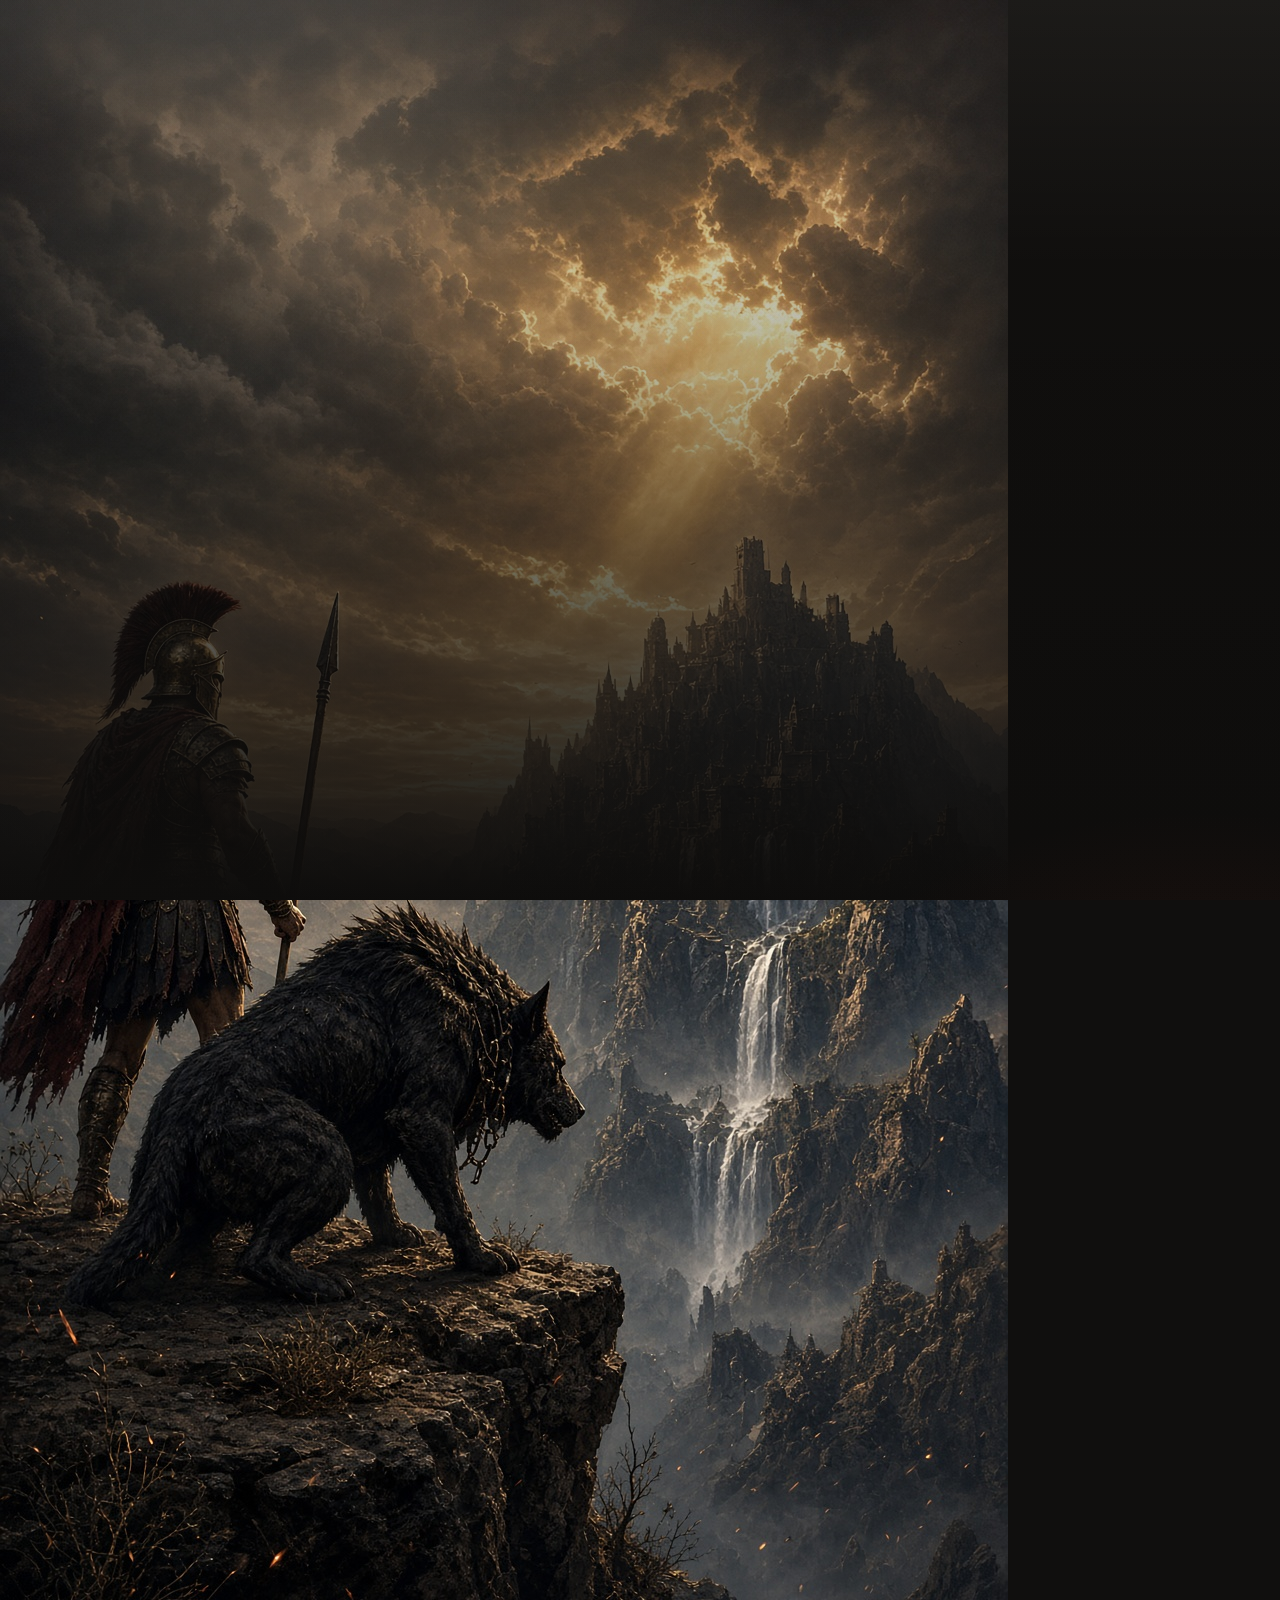
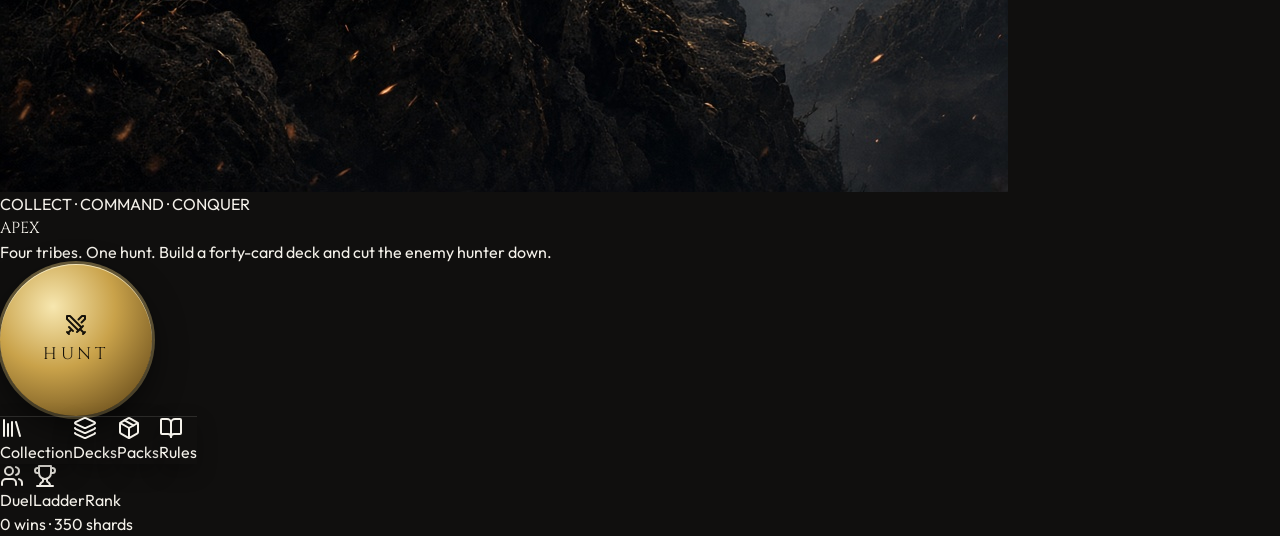
==== index.html @ 032995c8 "APEX TCG — forty-card hunt, Night Phalanx cinematic" ====
<!DOCTYPE html>
<html lang="en">
  <head>
    <meta charset="UTF-8" />
    <meta name="viewport" content="width=device-width, initial-scale=1, viewport-fit=cover" />
    <title>APEX — Ab Creative World</title>
    <meta name="description" content="APEX — a dark epic hunting TCG. Build a forty-card deck and cut the rival hunter down." />
    <meta name="theme-color" content="#100f0e" />
    <link rel="icon" type="image/svg+xml" href="./favicon.svg" />
    <link rel="preconnect" href="https://fonts.googleapis.com" />
    <link rel="preconnect" href="https://fonts.gstatic.com" crossorigin />
    <link href="https://fonts.googleapis.com/css2?family=Cinzel:wght@500;600&family=Outfit:wght@400;500;600&display=swap" rel="stylesheet" />
    <style>
      :root { --arena-img: url("./art/arena.jpg"); }
      html, body, #root { height: 100%; margin: 0; background: #100f0e; }
    </style>
    <script type="module" crossorigin src="./assets/index-BlqKpNfB.js"></script>
    <link rel="stylesheet" crossorigin href="./assets/index-CskWKRac.css">
  </head>
  <body>
    <div id="root"></div>
  </body>
</html>
---- assets/index-CskWKRac.css ----
/*! tailwindcss v4.3.3 | MIT License | https://tailwindcss.com */
@layer theme{:root,:host{--font-sans:"Outfit", "Segoe UI", system-ui, sans-serif;--font-mono:ui-monospace, SFMono-Regular, Menlo, Monaco, Consolas, "Liberation Mono", "Courier New", monospace;--radius-sm:8px;--ease-out:cubic-bezier(.22, 1, .36, 1);--default-font-family:var(--font-sans);--default-mono-font-family:var(--font-mono);--color-bg:#100f0e;--color-fg:#f4f1ea;--color-muted:#a8a49c;--color-accent:#e4c77a;--color-accent-fg:#16120a;--color-crystal:#6ad4e6;--color-danger:#b42318;--color-abyssal:#6f8f8a;--color-revenant:#cfc6b8;--font-display:"Cinzel", "Times New Roman", serif}}@layer base{*,:after,:before,::backdrop{box-sizing:border-box;border:0 solid;margin:0;padding:0}::file-selector-button{box-sizing:border-box;border:0 solid;margin:0;padding:0}html,:host{-webkit-text-size-adjust:100%;tab-size:4;line-height:1.5;font-family:var(--default-font-family,-apple-system, BlinkMacSystemFont, "Segoe UI", Roboto, "Helvetica Neue", "Noto Sans", Arial, sans-serif, "Apple Color Emoji", "Segoe UI Emoji", "Segoe UI Symbol", "Noto Color Emoji");font-feature-settings:var(--default-font-feature-settings,normal);font-variation-settings:var(--default-font-variation-settings,normal);-webkit-tap-highlight-color:transparent}hr{height:0;color:inherit;border-top-width:1px}abbr:where([title]){-webkit-text-decoration:underline dotted;text-decoration:underline dotted}h1,h2,h3,h4,h5,h6{font-size:inherit;font-weight:inherit}a{color:inherit;-webkit-text-decoration:inherit;-webkit-text-decoration:inherit;-webkit-text-decoration:inherit;-webkit-text-decoration:inherit;text-decoration:inherit}b,strong{font-weight:bolder}code,kbd,samp,pre{font-family:var(--default-mono-font-family,ui-monospace, SFMono-Regular, Menlo, Monaco, Consolas, "Liberation Mono", "Courier New", monospace);font-feature-settings:var(--default-mono-font-feature-settings,normal);font-variation-settings:var(--default-mono-font-variation-settings,normal);font-size:1em}small{font-size:80%}sub,sup{vertical-align:baseline;font-size:75%;line-height:0;position:relative}sub{bottom:-.25em}sup{top:-.5em}table{text-indent:0;border-color:inherit;border-collapse:collapse}:-moz-focusring:where(:not(iframe)){outline:auto}progress{vertical-align:baseline}summary{display:list-item}ol,ul,menu{list-style:none}img,svg,video,canvas,audio,iframe,embed,object{vertical-align:middle;display:block}img,video{max-width:100%;height:auto}button,input,select,optgroup,textarea{font:inherit;font-feature-settings:inherit;font-variation-settings:inherit;letter-spacing:inherit;color:inherit;opacity:1;background-color:#0000;border-radius:0}::file-selector-button{font:inherit;font-feature-settings:inherit;font-variation-settings:inherit;letter-spacing:inherit;color:inherit;opacity:1;background-color:#0000;border-radius:0}:where(select:is([multiple],[size])) optgroup{font-weight:bolder}:where(select:is([multiple],[size])) optgroup option{padding-inline-start:20px}::file-selector-button{margin-inline-end:4px}::placeholder{opacity:1}@supports (not ((-webkit-appearance:-apple-pay-button))) or (contain-intrinsic-size:1px){::placeholder{color:currentColor}@supports (color:color-mix(in lab, red, red)){::placeholder{color:color-mix(in oklab, currentcolor 50%, transparent)}}}textarea{resize:vertical}::-webkit-search-decoration{-webkit-appearance:none}::-webkit-date-and-time-value{min-height:1lh;text-align:inherit}::-webkit-datetime-edit{display:inline-flex}::-webkit-datetime-edit-fields-wrapper{padding:0}::-webkit-datetime-edit{padding-block:0}::-webkit-datetime-edit-year-field{padding-block:0}::-webkit-datetime-edit-month-field{padding-block:0}::-webkit-datetime-edit-day-field{padding-block:0}::-webkit-datetime-edit-hour-field{padding-block:0}::-webkit-datetime-edit-minute-field{padding-block:0}::-webkit-datetime-edit-second-field{padding-block:0}::-webkit-datetime-edit-millisecond-field{padding-block:0}::-webkit-datetime-edit-meridiem-field{padding-block:0}::-webkit-calendar-picker-indicator{line-height:1}:-moz-ui-invalid{box-shadow:none}button,input:where([type=button],[type=reset],[type=submit]){appearance:button}::file-selector-button{appearance:button}::-webkit-inner-spin-button{height:auto}::-webkit-outer-spin-button{height:auto}[hidden]:where(:not([hidden=until-found])){display:none!important}html{-webkit-font-smoothing:antialiased;-moz-osx-font-smoothing:grayscale;touch-action:manipulation}html,body,#app,#root{background:var(--color-bg);height:100lvh;min-height:100lvh;color:var(--color-fg)}body{font-family:var(--font-sans);touch-action:manipulation;background:radial-gradient(ellipse 100% 70% at 50% -18%, #2c281f 0%, var(--color-bg) 58%)}button:not(:disabled),a,[role=button]:not(:disabled){cursor:pointer;touch-action:manipulation;-webkit-tap-highlight-color:#e4c77a40}h1,h2,h3{text-wrap:balance;font-family:var(--font-display)}p{text-wrap:pretty}}@layer components,utilities;@media (prefers-reduced-motion:reduce){*,:before,:after{transition-duration:.01ms!important;animation-duration:.01ms!important}}.card-foil{background:linear-gradient(180deg, #ffffff14, transparent 40%), var(--card-art) center/cover}@keyframes pack-pop{0%{opacity:0;transform:translateY(12px)scale(.96)}to{opacity:1;transform:none}}.pack-pop{animation:pack-pop .42s var(--ease-out) both}@keyframes deck-swap{0%{opacity:0;transform:translateY(10px)}to{opacity:1;transform:none}}.deck-swap{animation:deck-swap .26s var(--ease-out) both}.stage-light{pointer-events:none;z-index:1;background:radial-gradient(85% 48% at 16% -10%,#e8e0cc33,#0000 58%),radial-gradient(55% 42% at 94% 112%,#8c301c1f,#0000 52%),linear-gradient(#fff8e60d,#0000 30%,#08070647);position:absolute;inset:0}.arena-plate{pointer-events:none;background-image:var(--arena-img,url(/art/arena.jpg));opacity:1;filter:saturate(1.12)contrast(1.08)brightness(.92);background-position:50% 42%;background-size:cover;position:absolute;inset:0}.arena-plate:after{content:"";background:radial-gradient(70% 48% at 50% 38%,#0000 35%,#08070673 100%),linear-gradient(#08070647,#0000 22%,#0807068c 100%);position:absolute;inset:0}.stone-ring{pointer-events:none;background:radial-gradient(#14100c2e,#0000 70%);border-radius:50%;width:min(90vw,30rem);height:8.2rem;position:absolute;top:40%;left:50%;transform:translate(-50%,-50%);box-shadow:inset 0 0 0 2px #d4b76e47,inset 0 0 40px #00000059,0 0 48px #d4b76e1f}.card-frame{background:linear-gradient(155deg,#d8c48a 0%,#3a2c14 28%,#8a6a2e 52%,#e8d39a 72%,#1c140c 100%);padding:2px;box-shadow:0 12px 28px #000000b8,0 0 0 1px #e4c77a38,0 0 18px #6ad4e624}.card-inner{box-shadow:inset 0 0 0 1px #e4c77a2e}.card-inner:after{content:"";pointer-events:none;z-index:3;mix-blend-mode:screen;background:linear-gradient(125deg,#b4e6ff29,#0000 24% 68%,#e4c77a1f);position:absolute;inset:0}.card-frame-shadowborn{box-shadow:0 12px 28px #000000b8,0 0 0 1px #e4c77a47,0 0 16px #e4c77a38}.card-frame-crimson{box-shadow:0 12px 28px #000000b8,0 0 0 1px #b4231866,0 0 18px #b4231847}.card-frame-abyssal{box-shadow:0 12px 28px #000000b8,0 0 0 1px #6ad4e659,0 0 20px #6ad4e647}.card-frame-revenant{box-shadow:0 12px 28px #000000b8,0 0 0 1px #cfc6b852,0 0 16px #cfc6b833}.card-ready{box-shadow:0 12px 28px #000000b8,0 0 0 1px #e4c77a8c,0 0 22px #6ad4e659}.card-art{z-index:0;animation:card-live var(--art-dur,16s) var(--art-delay,0s) ease-in-out infinite alternate;will-change:transform;background-position:50%;background-size:cover;position:absolute;inset:-16%}@keyframes card-live{0%{transform:translate3d(var(--art-x,-2%), var(--art-y,-2%), 0) scale(1.08)}to{transform:translate3d(calc(var(--art-x,-2%) * -1), calc(var(--art-y,-2%) * -1), 0) scale(1.18)}}.card-aura{pointer-events:none;z-index:2;mix-blend-mode:screen;position:absolute;inset:0;overflow:hidden}.card-aura:before,.card-aura:after{content:"";pointer-events:none;position:absolute}.card-aura:before{width:136%;height:160%;animation:aura-rise var(--aura-dur,11s) var(--aura-delay,0s) linear infinite;opacity:.8;background-image:radial-gradient(circle,#e4c77ab8 0 .9px,#0000 1.5px),radial-gradient(circle,#fff8e66b 0 1.1px,#0000 1.8px),radial-gradient(circle,#c4b7a061 0 .7px,#0000 1.3px);background-position:0 0,14px 22px,26px 8px;background-size:42px 58px,31px 46px,54px 72px;top:-30%;left:-18%}.card-aura:after{opacity:0;inset:0}.card-aura-shadowborn:before{background-image:radial-gradient(circle,#e4c77abf 0 .9px,#0000 1.5px),radial-gradient(circle,#e8e0cc66 0 1px,#0000 1.7px),radial-gradient(circle,#b4dcff47 0 .8px,#0000 1.4px)}.card-aura-crimson:before,.card-aura-ember:before{animation-duration:calc(var(--aura-dur,11s) * .72);background-image:radial-gradient(circle,#ffaa78cc 0 1px,#0000 1.7px),radial-gradient(circle,#b42318b3 0 1.2px,#0000 2px),radial-gradient(circle,#e4c77a8c 0 .8px,#0000 1.4px)}.card-aura-abyssal:before,.card-aura-tide:before{background-image:radial-gradient(circle,#aaf0ffb3 0 1px,#0000 1.7px),radial-gradient(circle,#6ad4e68c 0 1.3px,#0000 2.1px),radial-gradient(circle,#e4c77a47 0 .7px,#0000 1.3px);animation-name:aura-drift}.card-aura-abyssal:after,.card-aura-tide:after{animation:aura-caustic calc(var(--aura-dur,11s) * .85) var(--aura-delay,0s) ease-in-out infinite alternate;opacity:.85;background:radial-gradient(42% 20% at 28% 38%,#6ad4e638,#0000 70%),radial-gradient(48% 24% at 72% 62%,#aaf0ff29,#0000 72%);inset:-20%}.card-aura-revenant:before,.card-aura-ash:before{background-image:radial-gradient(circle,#e8e0ccb3 0 .9px,#0000 1.5px),radial-gradient(circle,#cfc6b880 0 1.2px,#0000 2px),radial-gradient(circle,#a0968a66 0 .7px,#0000 1.3px);animation-name:aura-fall}.card-aura-rush:after{filter:blur(.4px);width:70%;height:70%;animation:aura-sweep 3.6s var(--aura-delay,0s) ease-in-out infinite;opacity:.9;background:linear-gradient(118deg,#0000 0%,#fff8e614 38%,#e4c77a73 50%,#fff8e614 62%,#0000 100%);top:8%;left:-40%}.card-aura-ward:after{animation:aura-ward 4.4s var(--aura-delay,0s) ease-in-out infinite;opacity:1;background:radial-gradient(circle,#e4c77a1f,#0000 62%);border-radius:50%;inset:12%;box-shadow:inset 0 0 0 1px #e4c77a59,0 0 16px #e4c77a2e}.card-aura-mist:before{opacity:.45;filter:blur(.6px);animation-name:aura-drift}.card-aura-mist:after{mix-blend-mode:soft-light;animation:aura-caustic 8s var(--aura-delay,0s) ease-in-out infinite alternate;opacity:.9;background:radial-gradient(70% 40% at 40% 30%,#b4dce62e,#0000 70%),radial-gradient(60% 36% at 70% 70%,#0c101233,#0000 68%);inset:-10%}.card-aura-gold:before{background-image:radial-gradient(circle,#f3e2b0d9 0 1.1px,#0000 1.8px),radial-gradient(circle,#e4c77a99 0 1px,#0000 1.6px),radial-gradient(circle,#fff8e680 0 .8px,#0000 1.4px)}.card-aura-gold:after{width:55%;height:120%;animation:aura-sweep 5.4s var(--aura-delay,0s) ease-in-out infinite;opacity:.85;background:linear-gradient(100deg,#0000 20%,#f3e2b038 48%,#e4c77a1f 52%,#0000 78%);top:-10%;left:-35%}.card-lit .card-aura:before,.card-ready .card-aura:before{opacity:1}.card-frame.grayscale .card-art,.card-frame.grayscale .card-aura:before,.card-frame.grayscale .card-aura:after{animation:none}@keyframes aura-rise{0%{transform:translateY(14%)}to{transform:translateY(-20%)}}@keyframes aura-fall{0%{transform:translateY(-18%)}to{transform:translateY(16%)}}@keyframes aura-drift{0%{transform:translate(-7%,5%)}to{transform:translate(8%,-8%)}}@keyframes aura-sweep{0%{opacity:0;transform:translate(-20%)rotate(14deg)}28%{opacity:.75}to{opacity:0;transform:translate(90%)rotate(14deg)}}@keyframes aura-caustic{0%{opacity:.35;transform:translate(-5%,3%)scale(1)}to{opacity:.75;transform:translate(6%,-5%)scale(1.08)}}@keyframes aura-ward{0%,to{opacity:.18;transform:scale(.86)}50%{opacity:.48;transform:scale(1.1)}}.card-cost{z-index:6;background:linear-gradient(160deg,#f3e2b0,#c9a24a 46%,#6a4e1c);box-shadow:inset 0 1px #fff8dc8c,0 2px 8px #00000080,0 0 8px #e4c77a59}.card-nameplate{z-index:5;background:linear-gradient(#0000,#0806048c 28%,#060504f0);box-shadow:inset 0 1px #e4c77a33}.card-stalk{box-shadow:0 10px 24px #0000008c,0 0 0 1px #b4d2dc59,0 0 18px #6ad4e647}.card-stalk .card-light{background:linear-gradient(158deg,#b4e6f047 0%,#0000 36%),linear-gradient(#0000 46%,#0c0b0a80 76%,#0a0908cc)}.portrait-ring{background:linear-gradient(160deg,#f3e2b0,#8a6524 55%,#f0d48a);border-radius:999px;padding:2px;box-shadow:0 6px 16px #00000073}.crystal{background:#6ad4e638;border-radius:1px;width:.55rem;height:.9rem;transform:skew(-12deg)}@supports (color:color-mix(in lab, red, red)){.crystal{background:color-mix(in oklab, var(--color-crystal) 22%, transparent)}}.crystal{box-shadow:inset 0 0 0 1px #6ad4e659}.crystal-on{background:linear-gradient(180deg, #c8f7ff, var(--color-crystal) 55%, #2a8aa0);box-shadow:inset 0 1px #ffffff8c,0 0 8px #6ad4e6a6}.hunt-core{z-index:2;width:9.5rem;height:9.5rem;color:var(--color-accent-fg);font-family:var(--font-display);letter-spacing:.22em;text-transform:uppercase;background:radial-gradient(circle at 35% 28%,#f7e7b0,#c9a24a 42%,#6a4e1c 88%);border-radius:999px;flex-direction:column;justify-content:center;align-items:center;gap:.35rem;font-size:1.05rem;display:flex;position:relative;box-shadow:inset 0 1px #fff8dcb3,0 12px 32px #0000008c,0 0 0 3px #e4c77a73}.hunt-core:active{transform:scale(.97)}.menu-tile{z-index:2;position:relative;box-shadow:inset 0 1px #fffcf41f,0 8px 20px #00000047}.menu-tile:active{transform:scale(.98)}.tcg-table{width:100%;height:var(--table-h,100%);min-height:var(--table-h,100%);max-height:var(--table-h,100%);touch-action:manipulation;overscroll-behavior:none;padding-top:max(2.75rem, env(safe-area-inset-top,0px));box-sizing:border-box;padding-bottom:0;position:fixed;inset:0;overflow:hidden}@supports (height:100lvh){.tcg-table{height:var(--table-h,100lvh);min-height:var(--table-h,100lvh);max-height:var(--table-h,100lvh)}}@media (width>=640px){.tcg-table{padding-top:env(safe-area-inset-top,0px)}}.lane-grid{grid-template-columns:repeat(4,minmax(0,1fr));align-items:end;gap:.35rem;width:min(100%,28rem);margin-inline:auto;padding-inline:.55rem;display:grid}.lane-cell{aspect-ratio:5/7;width:100%;min-height:0;position:relative}.lane-cell .card-frame{width:100%;height:100%}.lane-empty{aspect-ratio:5/7;border:1px dashed #e4c77a66;border-radius:.7rem;width:100%;min-height:0}@supports (color:color-mix(in lab, red, red)){.lane-empty{border:1px dashed color-mix(in oklab, var(--color-accent) 40%, transparent)}}.lane-empty{background:#08070647;box-shadow:inset 0 0 18px #00000059}.lane-empty.drop-ready{border-color:var(--color-accent);background:#e4c77a24;box-shadow:inset 0 0 0 1px #e4c77a73,0 0 16px #e4c77a40}.hand-rail{justify-content:center;align-items:flex-end;width:100%;padding:.1rem .3rem .15rem;display:flex}.hand-rail>*+*{margin-left:-2.2rem}.board-well{flex-direction:column;flex:1;justify-content:space-between;gap:.2rem;min-height:0;display:flex}.turn-band{flex-direction:column;align-items:center;gap:.1rem;padding:.05rem .75rem;display:flex}.turn-pip{border:1px solid #e4c77a66;border-radius:999px}@supports (color:color-mix(in lab, red, red)){.turn-pip{border:1px solid color-mix(in oklab, var(--color-accent) 40%, transparent)}}.turn-pip{font-family:var(--font-display);letter-spacing:.2em;color:var(--color-accent);-webkit-backdrop-filter:blur(8px);backdrop-filter:blur(8px);background:#0c0a08b8;padding:.15rem .75rem;font-size:.62rem}.turn-prompt{text-align:center;letter-spacing:.04em;max-width:22rem;min-height:1rem;color:var(--color-accent);padding-inline:.5rem;font-size:.68rem}.hero-bar{align-items:center;gap:.4rem;padding:.15rem .4rem;display:flex}.end-orb{width:2.85rem;height:2.85rem;color:var(--color-accent-fg);font-family:var(--font-display);letter-spacing:.1em;text-align:center;background:radial-gradient(circle at 34% 28%,#f3e2b0,#8a6524 48%,#1c140c 88%);border-radius:999px;flex-shrink:0;place-items:center;font-size:.5rem;font-weight:600;line-height:1.05;display:grid;box-shadow:inset 0 1px #fff8dc8c,0 4px 12px #00000073,0 0 0 2px #e4c77a66,0 0 12px #6ad4e62e}.end-orb span{letter-spacing:.16em;font-size:.5rem;display:block}.end-orb:active:not(:disabled){transform:scale(.96)}html.tcg-lock,html.tcg-lock body{height:var(--table-h,100%);max-height:var(--table-h,100%);overscroll-behavior:none;touch-action:manipulation;overflow:hidden}@supports (height:100lvh){html.tcg-lock,html.tcg-lock body{height:var(--table-h,100lvh);max-height:var(--table-h,100lvh)}}.card-light{pointer-events:none;z-index:3;background:linear-gradient(158deg,#fff8e61a 0%,#0000 26%),linear-gradient(#08070638 0%,#0000 22%,#08070666 62%,#060504eb 100%);position:absolute;inset:0;box-shadow:inset 0 1px #fffcf41f}.portrait-light{pointer-events:none;background:linear-gradient(155deg,#fff8e63d,#0000 48%);position:absolute;inset:0;box-shadow:inset 0 1px #fffcf42e}.title-wash{pointer-events:none;z-index:0;background:radial-gradient(ellipse 80% 50% at 30% 18%, #ffecc824, transparent 55%), linear-gradient(180deg, #100e0c2e, #100e0c47 42%, var(--color-bg));position:absolute;inset:0}.lit-edge{box-shadow:inset 0 1px #fffcf429,0 8px 24px #00000059}@keyframes slash-draw{0%{opacity:0;transform:scaleX(.12)}18%{opacity:1}55%{opacity:1;transform:scaleX(1)}to{opacity:0;transform:scaleX(1)}}.fx-slash{transform-origin:0;background:linear-gradient(90deg, transparent, var(--color-fg) 20%, var(--color-accent) 70%, transparent);border-radius:999px;width:100%;height:100%;box-shadow:0 0 10px #f4f1ea8c}@supports (color:color-mix(in lab, red, red)){.fx-slash{box-shadow:0 0 10px color-mix(in oklab, var(--color-fg) 55%, transparent)}}.fx-slash{animation:slash-draw .42s var(--ease-out) both;pointer-events:none}.fx-slash-heavy{box-shadow:0 0 16px #d48a81}@supports (color:color-mix(in lab, red, red)){.fx-slash-heavy{box-shadow:0 0 16px color-mix(in oklab, var(--color-danger) 50%, var(--color-fg))}}@keyframes impact-ring{0%{opacity:.85;transform:translate(-50%,-50%)scale(.25)}to{opacity:0;transform:translate(-50%,-50%)scale(1.85)}}.fx-ring{border:2px solid var(--color-accent);width:42px;height:42px;animation:impact-ring .42s var(--ease-out) both;border-radius:999px;position:absolute;top:0;left:0}.fx-ring-heavy{border-color:var(--color-danger);width:58px;height:58px}@keyframes spark-fly{0%{opacity:1;transform:translate(-50%,-50%)scale(1)}to{transform:translate(calc(-50% + var(--dx)), calc(-50% + var(--dy))) scale(.15);opacity:0}}.fx-spark{background:var(--color-fg);width:5px;height:5px;animation:spark-fly .48s var(--ease-out) both;border-radius:999px;position:absolute;top:0;left:0}@keyframes float-dmg{0%{opacity:0;transform:translate(-50%)scale(.72)}18%{opacity:1;transform:translate(-50%,-8px)scale(1.12)}to{opacity:0;transform:translate(-50%,-38px)scale(1)}}.fx-dmg{z-index:2;font-family:var(--font-display);text-shadow:0 1px 8px var(--color-bg);animation:float-dmg .7s var(--ease-out) both;pointer-events:none;font-size:1.15rem;font-weight:600;line-height:1;position:absolute}@keyframes arena-shake{0%,to{transform:translate(0)}20%{transform:translate(-3px,2px)}40%{transform:translate(4px,-2px)}60%{transform:translate(-2px,-2px)}80%{transform:translate(3px,1px)}}@keyframes arena-shake-heavy{0%,to{transform:translate(0)}15%{transform:translate(-6px,3px)}35%{transform:translate(7px,-4px)}55%{transform:translate(-5px,-3px)}75%{transform:translate(5px,2px)}}.arena-shake{animation:arena-shake .38s var(--ease-out) both}.arena-shake-heavy{animation:arena-shake-heavy .42s var(--ease-out) both}@keyframes card-hit-flash{0%{opacity:.8}to{opacity:0}}.card-hit-flash{background:#f4f1eab8;position:absolute;inset:0}@supports (color:color-mix(in lab, red, red)){.card-hit-flash{background:color-mix(in oklab, var(--color-fg) 72%, transparent)}}.card-hit-flash{animation:card-hit-flash .28s var(--ease-out) both;pointer-events:none}@keyframes card-enter{0%{opacity:0;transform:translateY(18px)scale(.92)}to{opacity:1;transform:none}}.card-enter{animation:card-enter .28s var(--ease-out) both}@keyframes card-lunge-up{0%,to{transform:translateY(0)}35%{transform:translateY(-14px)}}@keyframes card-lunge-down{0%,to{transform:translateY(0)}35%{transform:translateY(14px)}}.card-lunge-up{animation:card-lunge-up .38s var(--ease-out) both}.card-lunge-down{animation:card-lunge-down .38s var(--ease-out) both}.hint-mark{position:relative}.hint-mark:after{content:"";border:2px solid var(--color-accent);border-radius:var(--radius-sm);pointer-events:none;animation:hint-ring 1.15s var(--ease-out) infinite;z-index:2;position:absolute;inset:-4px}@keyframes hint-ring{0%,to{opacity:1;box-shadow:0 0 0 0 color-mix(in oklab, var(--color-accent) 45%, transparent)}50%{opacity:.55;box-shadow:0 0 0 6px #0000}}@keyframes cine-in{0%{opacity:0}6%{opacity:1}78%{opacity:1}to{opacity:0}}@keyframes cine-ken{0%{filter:saturate(.7)contrast(1.08)brightness(.82);transform:scale(1.04)translate(-2%,4%)}35%{filter:saturate(1.1)contrast(1.22)brightness(1.12)}to{filter:saturate(1.05)contrast(1.16)brightness(1.02);transform:scale(1.18)translate(2%,-2%)}}@keyframes cine-foe-in{0%{opacity:0;transform:scale(1.04)translate(10%)}30%{opacity:.55}to{opacity:.4;transform:scale(1.14)translate(0)}}@keyframes cine-streak{0%{opacity:0;transform:translate(-24%,-50%)scaleX(.1)}14%{opacity:1}55%{opacity:.85}to{opacity:0;transform:translate(12%,-50%)scaleX(1.05)}}@keyframes cine-flash{0%,to{opacity:0}8%{opacity:.55}18%{opacity:.12}28%{opacity:.28}48%{opacity:0}}@keyframes cine-bloom{0%{opacity:0;transform:translate(-50%,-50%)scale(.4)}18%{opacity:.7}to{opacity:0;transform:translate(-50%,-50%)scale(2.4)}}@keyframes cine-ring{0%{opacity:0;transform:translate(-50%,-50%)scale(.2)}12%{opacity:.85}to{opacity:0;transform:translate(-50%,-50%)scale(1.8)}}@keyframes cine-mote{0%{opacity:0;transform:translate(-50%,8px)scale(.4)}20%{opacity:1}to{opacity:0;transform:translate(-50%,-42px)scale(.15)}}@keyframes cine-name-in{0%{opacity:0;letter-spacing:.42em}18%{opacity:1;letter-spacing:.22em}80%{opacity:1}to{opacity:0}}.cine{isolation:isolate;background:var(--color-bg);animation:cine-in 1.6s var(--ease-out) both;position:absolute;inset:0}.cine-ground{z-index:0;background:var(--color-bg);position:absolute;inset:0}.cine-art{z-index:4;object-fit:cover;object-position:42% 16%;opacity:1;filter:saturate(1.08)contrast(1.18)brightness(1.08);width:78%;height:110%;animation:cine-ken 1.6s var(--ease-out) both;position:absolute;top:-2%;left:-6%;-webkit-mask-image:linear-gradient(90deg,#000 58%,#0000 96%);mask-image:linear-gradient(90deg,#000 58%,#0000 96%)}.cine-foe{z-index:2;object-fit:cover;object-position:center 18%;opacity:.62;filter:saturate(.7)contrast(1.05)brightness(.72);width:62%;height:78%;animation:cine-foe-in 1.6s var(--ease-out) both;position:absolute;top:14%;right:-10%;-webkit-mask-image:linear-gradient(90deg,#0000,#000 32%);mask-image:linear-gradient(90deg,#0000,#000 32%)}.cine-wash{z-index:5;background:radial-gradient(at 32% 42%,#d8d4cc1a,#0000 52%),linear-gradient(90deg,#0b0b0c1f,#0000 42%,#0b0b0c73),linear-gradient(#0b0b0c33,#0000 28%,#0b0b0c61);position:absolute;inset:0}.cine-flash{z-index:6;background:#f4f1ea8c;position:absolute;inset:0}@supports (color:color-mix(in lab, red, red)){.cine-flash{background:color-mix(in oklab, var(--color-fg) 55%, transparent)}}.cine-flash{animation:cine-flash 1.6s var(--ease-out) both}.cine-bloom{z-index:6;aspect-ratio:1;background:radial-gradient(circle, var(--color-fg), transparent 68%);mix-blend-mode:screen;width:46%;animation:cine-bloom 1.1s var(--ease-out) both;border-radius:999px;position:absolute;top:46%;left:36%}.cine-ring{z-index:6;aspect-ratio:1;border:1px solid #f4f1eab3;border-radius:999px;width:38%;position:absolute;top:46%;left:36%}@supports (color:color-mix(in lab, red, red)){.cine-ring{border:1px solid color-mix(in oklab, var(--color-fg) 70%, transparent)}}.cine-ring{box-shadow:0 0 24px #e4c77a66,inset 0 0 18px #f4f1ea40}@supports (color:color-mix(in lab, red, red)){.cine-ring{box-shadow:0 0 24px color-mix(in oklab, var(--color-accent) 40%, transparent), inset 0 0 18px color-mix(in oklab, var(--color-fg) 25%, transparent)}}.cine-ring{animation:cine-ring 1.25s var(--ease-out) both}.cine-bar{z-index:8;background:var(--color-bg);height:11%;position:absolute;left:0;right:0}.cine-bar-top{top:0}.cine-bar-bot{bottom:0}.cine-name{z-index:9;font-family:var(--font-display);letter-spacing:.22em;text-transform:uppercase;color:var(--color-fg);text-shadow:0 0 18px #e4c77a8c, 0 2px 16px var(--color-bg);font-size:1rem;position:absolute;bottom:13%;left:1rem}@supports (color:color-mix(in lab, red, red)){.cine-name{text-shadow:0 0 18px color-mix(in oklab, var(--color-accent) 55%, transparent), 0 2px 16px var(--color-bg)}}.cine-name{animation:cine-name-in 1.6s var(--ease-out) both}.cine-streak{z-index:7;transform-origin:0;background:linear-gradient(90deg, transparent, var(--color-fg), transparent);width:88%;height:3px;box-shadow:0 0 22px var(--color-fg);animation:cine-streak .98s var(--ease-out) both;position:absolute;top:50%;left:6%}.cine-streak-2{opacity:.7;animation-delay:90ms;top:44%}.cine-streak-3{opacity:.5;animation-delay:.16s;top:58%}.cine-motes{z-index:7;position:absolute;inset:0}.cine-mote{background:var(--color-fg);box-shadow:0 0 8px var(--color-accent);animation:cine-mote 1.2s var(--ease-out) both;border-radius:999px;position:absolute}.cine-spear .cine-streak{height:2px;transform:translateY(-50%)rotate(-8deg)}.cine-blade .cine-streak{height:4px;transform:translateY(-50%)rotate(-18deg)}.cine-claw .cine-streak,.cine-fang .cine-streak,.cine-roar .cine-streak{background:linear-gradient(90deg, transparent, var(--color-danger), transparent);height:2px;box-shadow:0 0 16px var(--color-danger);transform:translateY(-50%)rotate(-22deg)}.cine-crush .cine-streak{opacity:.7;height:10px;transform:translateY(-50%)rotate(0)}.cine-tentacle .cine-streak{background:linear-gradient(90deg, transparent, var(--color-abyssal), var(--color-fg));border-radius:999px;height:6px;transform:translateY(-50%)rotate(12deg)}.cine-wraith .cine-streak{filter:blur(4px);background:linear-gradient(90deg, transparent, var(--color-revenant), transparent);height:14px}.cine-shield .cine-streak{opacity:.45;border-radius:999px;width:38%;height:18px;left:31%}.cine-wraith .cine-bloom,.cine-wraith .cine-mote{background:var(--color-revenant)}.cine-tentacle .cine-bloom,.cine-tentacle .cine-mote{background:var(--color-abyssal)}.cine-claw .cine-bloom,.cine-fang .cine-bloom,.cine-roar .cine-bloom,.cine-claw .cine-mote,.cine-fang .cine-mote,.cine-roar .cine-mote{background:var(--color-danger)}.cine-heavy .cine-flash{background:#dea9a1}@supports (color:color-mix(in lab, red, red)){.cine-heavy .cine-flash{background:color-mix(in oklab, var(--color-danger) 35%, var(--color-fg))}}@keyframes cine-shock{0%{opacity:.9;transform:translate(-50%,-50%)scale(.15)}to{opacity:0;transform:translate(-50%,-50%)scale(3.2)}}.cine-shock{z-index:6;aspect-ratio:1;border:2px solid var(--color-fg);width:55%;box-shadow:0 0 40px var(--color-accent);animation:cine-shock 1.15s var(--ease-out) both;border-radius:999px;position:absolute;top:46%;left:36%}.cine-label{z-index:9;letter-spacing:.32em;text-transform:uppercase;color:var(--color-accent);text-shadow:0 0 16px #e4c77a99;font-size:.62rem;position:absolute;bottom:20%;left:1rem}@supports (color:color-mix(in lab, red, red)){.cine-label{text-shadow:0 0 16px color-mix(in oklab, var(--color-accent) 60%, transparent)}}.cine-label{animation:cine-name-in 2.15s var(--ease-out) both}.cine-power,.cine-power .cine-art,.cine-power .cine-foe,.cine-power .cine-name{animation-duration:2.15s}.cine-power .cine-bar{height:14%}.cine-power .cine-name{letter-spacing:.26em;font-size:1.2rem;bottom:15%}.cine-power .cine-flash{background:#eddeb8}@supports (color:color-mix(in lab, red, red)){.cine-power .cine-flash{background:color-mix(in oklab, var(--color-accent) 45%, var(--color-fg))}}.cine-power .cine-bloom{width:62%;animation-duration:1.45s}@keyframes cine-epic-in{0%{opacity:0}4%{opacity:1}82%{opacity:1}to{opacity:0}}@keyframes cine-epic-ken{0%{filter:saturate(.45)contrast(.95)brightness(.5);transform:scale(1.02)translate(-3%,6%)}22%{filter:saturate(.9)contrast(1.18)brightness();transform:scale(1.1)translateY(1%)}38%{filter:saturate(1.12)contrast(1.28)brightness(1.14);transform:scale(1.2)translate(1%,-2%)}to{filter:saturate(1.05)contrast(1.18)brightness(1.04);transform:scale(1.28)translate(3%,-4%)}}@keyframes cine-veil{0%{opacity:.72}28%{opacity:.18}40%{opacity:0}to{opacity:.2}}@keyframes cine-rune{0%{opacity:0;transform:translate(-50%,-50%)rotate(0)scale(.4)}18%{opacity:.7}70%{opacity:.35}to{opacity:0;transform:translate(-50%,-50%)rotate(50deg)scale(1.65)}}.cine-epic{animation:cine-epic-in 4.2s var(--ease-out) both}.cine-epic .cine-art{animation:cine-epic-ken 4.2s var(--ease-out) both}.cine-epic .cine-foe,.cine-epic .cine-name,.cine-epic .cine-label,.cine-epic .cine-flash{animation-duration:4.2s}.cine-epic .cine-bar{height:16%}.cine-epic .cine-name{letter-spacing:.3em;font-size:1.35rem;bottom:14%}.cine-video-mode{animation:cine-video-in 15.2s var(--ease-out) both}@keyframes cine-video-in{0%{opacity:0}1.2%{opacity:1}90%{opacity:1}to{opacity:0}}.cine-video-mode .cine-name,.cine-video-mode .cine-label,.cine-video-mode .cine-subtitle{animation-duration:15.2s}.cine-video{z-index:4;object-fit:cover;object-position:center 22%;background:var(--color-bg);width:100%;height:100%;position:absolute;inset:0}.cine-shadowborn.cine-video-mode .cine-video{object-position:center 34%}.cine-shadowborn.cine-video-mode .cine-wash{background:linear-gradient(#0c080447,#0000 28%,#08050385)}.cine-video-mode .cine-art,.cine-video-mode .cine-foe,.cine-video-mode .cine-sigil,.cine-video-mode .cine-motif,.cine-video-mode .cine-motes,.cine-video-mode .cine-streak,.cine-video-mode .cine-bloom,.cine-video-mode .cine-shock,.cine-video-mode .cine-rune,.cine-video-mode .cine-veil,.cine-video-mode .cine-flash,.cine-video-mode .cine-ring,.cine-video-mode .cine-deck-wash{display:none}.cine-video-mode .cine-wash{z-index:5;background:linear-gradient(#040a0c38,#0000 28%,#040a0c80)}.cine-video-mode .cine-bar{height:12%}.cine-epic .cine-label{letter-spacing:.4em;font-size:.7rem;bottom:24%}.cine-veil{z-index:5;animation:cine-veil 4.2s var(--ease-out) both;background:radial-gradient(at 40% 45%,#0000 20%,#080706b8);position:absolute;inset:0}.cine-shock-2{border-color:var(--color-accent);width:70%;animation-delay:.72s}.cine-rune{z-index:6;aspect-ratio:1;border:1px solid #e4c77ab3;border-radius:999px;width:48%;position:absolute;top:46%;left:36%}@supports (color:color-mix(in lab, red, red)){.cine-rune{border:1px solid color-mix(in oklab, var(--color-accent) 70%, transparent)}}.cine-rune{box-shadow:0 0 28px #e4c77a66,inset 0 0 24px #f4f1ea2e}@supports (color:color-mix(in lab, red, red)){.cine-rune{box-shadow:0 0 28px color-mix(in oklab, var(--color-accent) 40%, transparent), inset 0 0 24px color-mix(in oklab, var(--color-fg) 18%, transparent)}}.cine-rune{animation:cine-rune 2.4s var(--ease-out) both}.cine-rune-2{border-style:dashed;width:62%;animation-duration:2.8s;animation-delay:.28s}.cine-streak-4{opacity:.85;animation-delay:.64s;top:38%}.cine-streak-5{opacity:.45;animation-delay:.78s;top:64%}.cine-subtitle{z-index:9;font-family:var(--font-display);letter-spacing:.28em;text-transform:uppercase;color:var(--color-accent);text-shadow:0 0 18px #e4c77a8c;font-size:.78rem;position:absolute;bottom:20%;left:1rem}@supports (color:color-mix(in lab, red, red)){.cine-subtitle{text-shadow:0 0 18px color-mix(in oklab, var(--color-accent) 55%, transparent)}}.cine-subtitle{animation:cine-name-in 4.2s var(--ease-out) both}.cine-epic .cine-bloom{width:78%;animation-duration:2.1s}.cine-epic .cine-shock{animation-duration:1.6s}.cine-sigil{z-index:3;object-fit:cover;object-position:center 18%;opacity:.88;filter:saturate(1.12)contrast(1.2)brightness(1.05);width:52%;height:72%;animation:cine-sigil-in 4.2s var(--ease-out) both;position:absolute;bottom:-12%;left:22%;-webkit-mask-image:linear-gradient(#0000 0%,#000 28% 72%,#0000 100%);mask-image:linear-gradient(#0000 0%,#000 28% 72%,#0000 100%)}@keyframes cine-sigil-in{0%{opacity:0;transform:translate(-8%,14%)scale(.92)}18%{opacity:.9;transform:translateY(2%)scale(1.04)}42%{transform:translate(4%,-4%)scale(1.12)}82%{opacity:.82}to{opacity:0;transform:translate(8%,-8%)scale(1.18)}}.cine-deck-wash{z-index:1;pointer-events:none;position:absolute;inset:0}.cine-deck-wash-shadowborn{background:radial-gradient(at 32% 40%,#e4c77a47,#0000 58%),linear-gradient(#1c181033,#0000 40%,#0a09088c)}.cine-deck-wash-crimson{background:radial-gradient(at 38% 48%,#b423186b,#0000 60%),linear-gradient(#28080640,#0000 36%,#08040499)}.cine-deck-wash-abyssal{background:radial-gradient(at 40% 52%,#5abeba52,#0000 62%),linear-gradient(#06121459,#0000 40%,#040a0c9e)}.cine-deck-wash-revenant{background:radial-gradient(at 34% 44%,#cfc6b847,#0000 58%),linear-gradient(#16141259,#0000 38%,#080808a8)}.cine-motif{z-index:7;pointer-events:none;position:absolute}.cine-spears,.cine-spears-2{background:repeating-linear-gradient(-18deg,#0000 0 18px,#e4c77ab3 18px 20px,#0000 20px 46px);width:70%;height:120%;top:-10%;left:8%}@supports (color:color-mix(in lab, red, red)){.cine-spears,.cine-spears-2{background:repeating-linear-gradient(-18deg, transparent 0 18px, color-mix(in oklab, var(--color-accent) 70%, transparent) 18px 20px, transparent 20px 46px)}}.cine-spears,.cine-spears-2{animation:cine-spears 4.2s var(--ease-out) both;opacity:.55;-webkit-mask-image:linear-gradient(#0000,#000 20% 70%,#0000);mask-image:linear-gradient(#0000,#000 20% 70%,#0000)}.cine-spears-2{opacity:.28;animation-delay:.18s;left:28%;transform:scaleX(-1)}@keyframes cine-spears{0%{opacity:0;transform:translateY(-18%)}22%{opacity:.55}to{opacity:0;transform:translate(6%,22%)}}.cine-claws,.cine-claws-2{filter:blur(.4px);animation:cine-claws 4.2s var(--ease-out) both;background:linear-gradient(118deg,#0000 42%,#b42318d9 46%,#0000 50%),linear-gradient(128deg,#0000 48%,#b423188c 52%,#0000 56%),linear-gradient(108deg,#0000 36%,#e8502873 40%,#0000 44%);inset:8% 6%}.cine-claws-2{opacity:.5;animation-delay:.24s}@keyframes cine-claws{0%{clip-path:inset(0 100% 0 0);opacity:0}16%{clip-path:inset(0);opacity:.9}to{opacity:0}}.cine-tide,.cine-tide-2{aspect-ratio:1;border:2px solid #8aa39d;border-radius:999px;width:64%;top:28%;left:18%}@supports (color:color-mix(in lab, red, red)){.cine-tide,.cine-tide-2{border:2px solid color-mix(in oklab, var(--color-abyssal) 80%, var(--color-fg))}}.cine-tide,.cine-tide-2{box-shadow:0 0 28px #6f8f8a80}@supports (color:color-mix(in lab, red, red)){.cine-tide,.cine-tide-2{box-shadow:0 0 28px color-mix(in oklab, var(--color-abyssal) 50%, transparent)}}.cine-tide,.cine-tide-2{animation:cine-tide 4.2s var(--ease-out) both}.cine-tide-2{border-style:dashed;width:84%;animation-delay:.22s;top:16%;left:8%}@keyframes cine-tide{0%{opacity:0;transform:scale(.4)}20%{opacity:.8}to{opacity:0;transform:scale(1.7)}}.cine-ash,.cine-ash-2{animation:cine-ash 4.2s var(--ease-out) both;background-image:radial-gradient(circle at 20% 30%,#cfc6b8b3 0 1px,#0000 2px),radial-gradient(circle at 70% 40%,#cfc6b880 0 1.5px,#0000 3px),radial-gradient(circle at 40% 70%,#cfc6b899 0 1px,#0000 2px),radial-gradient(circle at 82% 22%,#cfc6b873 0 2px,#0000 3px);background-size:48% 42%,60% 50%,40% 55%,70% 40%;inset:0}.cine-ash-2{opacity:.55;animation-delay:.16s}@keyframes cine-ash{0%{opacity:0;transform:translateY(8%)}18%{opacity:.85}to{opacity:0;transform:translate(-6%,-16%)}}.cine-shadowborn .cine-bloom,.cine-shadowborn .cine-flash{background:#ebdaac}@supports (color:color-mix(in lab, red, red)){.cine-shadowborn .cine-bloom,.cine-shadowborn .cine-flash{background:color-mix(in oklab, var(--color-accent) 55%, var(--color-fg))}}.cine-crimson .cine-bloom,.cine-crimson .cine-mote{background:var(--color-danger)}.cine-crimson .cine-flash{background:#d48a81}@supports (color:color-mix(in lab, red, red)){.cine-crimson .cine-flash{background:color-mix(in oklab, var(--color-danger) 50%, var(--color-fg))}}.cine-crimson .cine-label,.cine-crimson .cine-subtitle,.cine-crimson .cine-name{color:#f3c9c4;text-shadow:0 0 18px #b423188c}@supports (color:color-mix(in lab, red, red)){.cine-crimson .cine-label,.cine-crimson .cine-subtitle,.cine-crimson .cine-name{text-shadow:0 0 18px color-mix(in oklab, var(--color-danger) 55%, transparent)}}.cine-abyssal .cine-bloom,.cine-abyssal .cine-mote{background:var(--color-abyssal)}.cine-abyssal .cine-flash{background:#b2c0ba}@supports (color:color-mix(in lab, red, red)){.cine-abyssal .cine-flash{background:color-mix(in oklab, var(--color-abyssal) 50%, var(--color-fg))}}.cine-abyssal .cine-label,.cine-abyssal .cine-subtitle,.cine-abyssal .cine-name{color:#c8ebe8;text-shadow:0 0 18px #6f8f8a99}@supports (color:color-mix(in lab, red, red)){.cine-abyssal .cine-label,.cine-abyssal .cine-subtitle,.cine-abyssal .cine-name{text-shadow:0 0 18px color-mix(in oklab, var(--color-abyssal) 60%, transparent)}}.cine-revenant .cine-bloom,.cine-revenant .cine-mote{background:var(--color-revenant)}.cine-revenant .cine-flash{background:#e5e0d6}@supports (color:color-mix(in lab, red, red)){.cine-revenant .cine-flash{background:color-mix(in oklab, var(--color-revenant) 40%, var(--color-fg))}}.cine-revenant .cine-label,.cine-revenant .cine-subtitle,.cine-revenant .cine-name{color:#efeae0;text-shadow:0 0 16px #cfc6b88c}.cine-deck .cine-label{letter-spacing:.42em}.fx-slash-spear{background:linear-gradient(90deg, transparent, var(--color-fg) 40%, transparent)}.fx-slash-blade{background:linear-gradient(90deg, transparent, var(--color-accent) 30%, var(--color-fg), transparent)}.fx-slash-claw,.fx-slash-fang,.fx-slash-roar{background:linear-gradient(90deg, transparent, var(--color-danger) 50%, transparent)}.fx-slash-crush{background:linear-gradient(90deg, transparent, var(--color-muted), var(--color-fg), transparent)}.fx-slash-tentacle{background:linear-gradient(90deg, transparent, var(--color-abyssal), var(--color-fg), transparent)}.fx-slash-wraith{background:linear-gradient(90deg, transparent, var(--color-revenant), transparent);filter:blur(1px)}.fx-slash-shield{background:linear-gradient(90deg, transparent, var(--color-accent), transparent)}
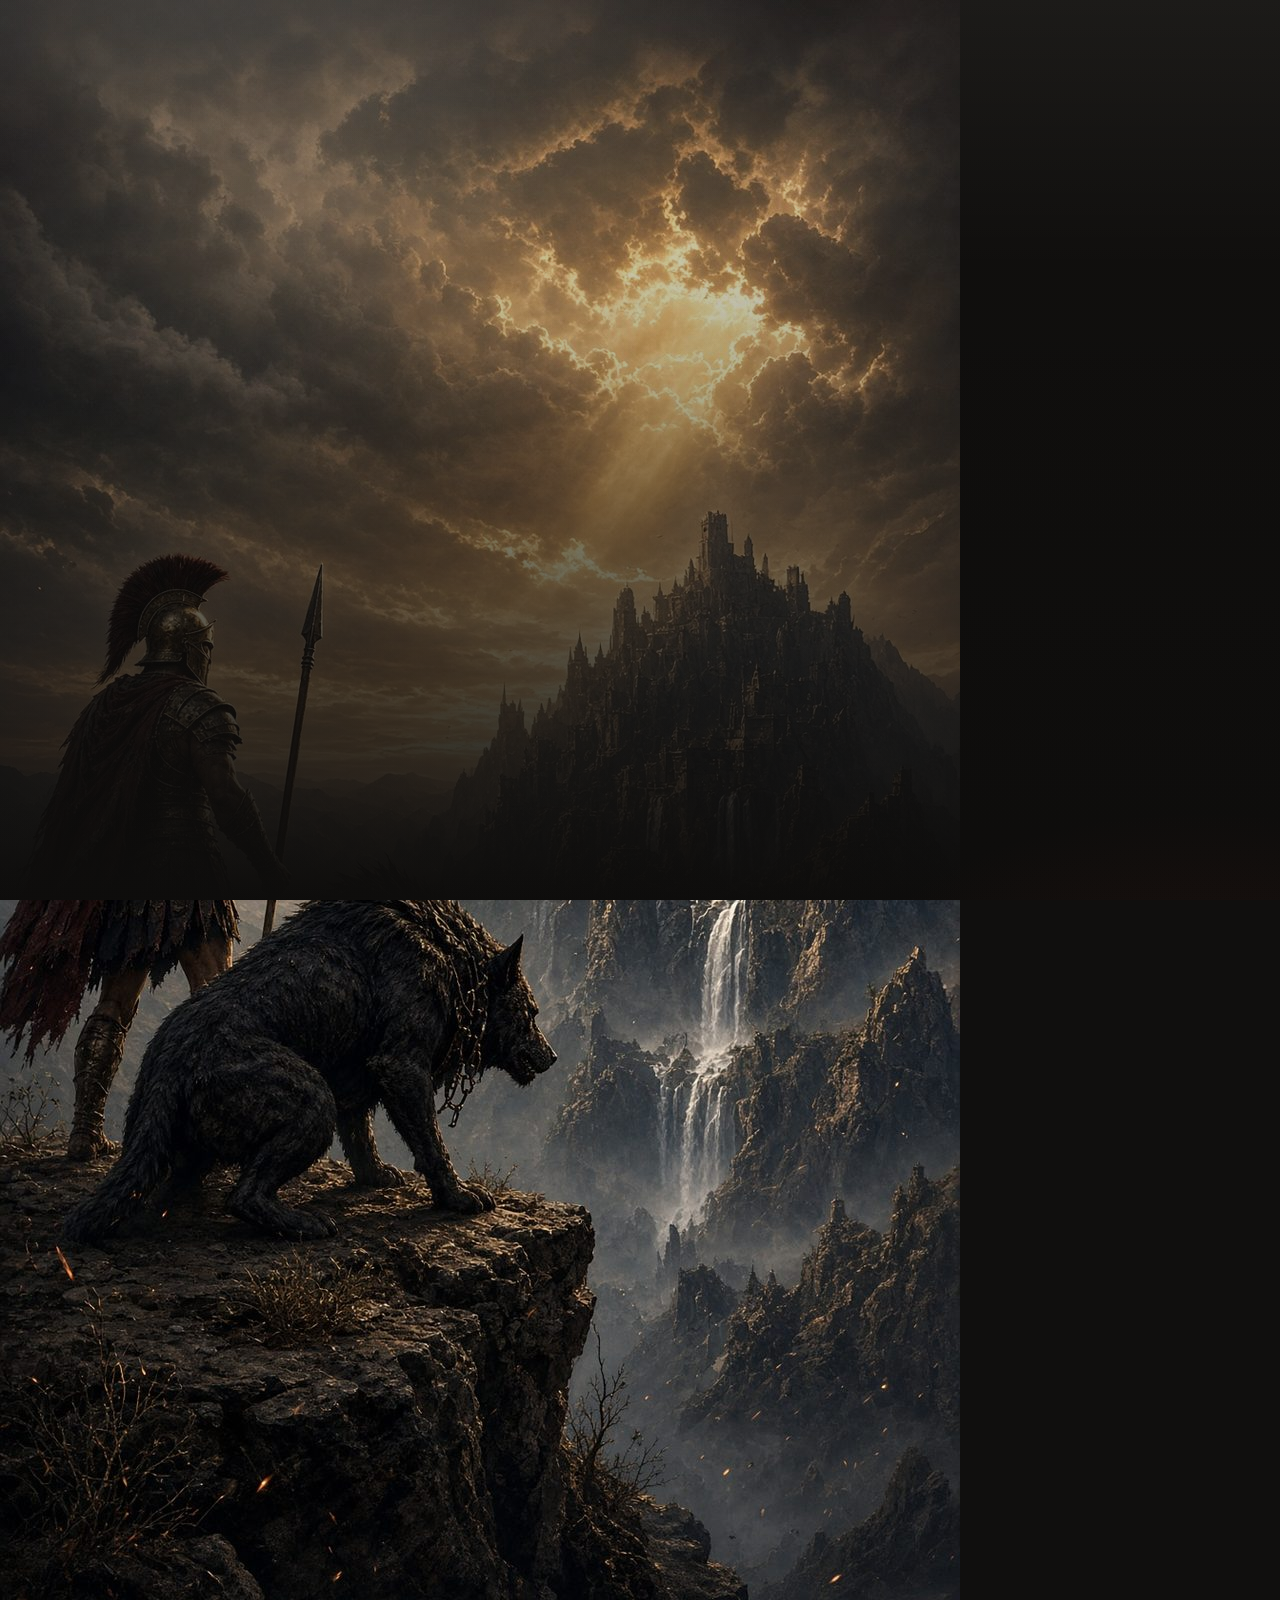
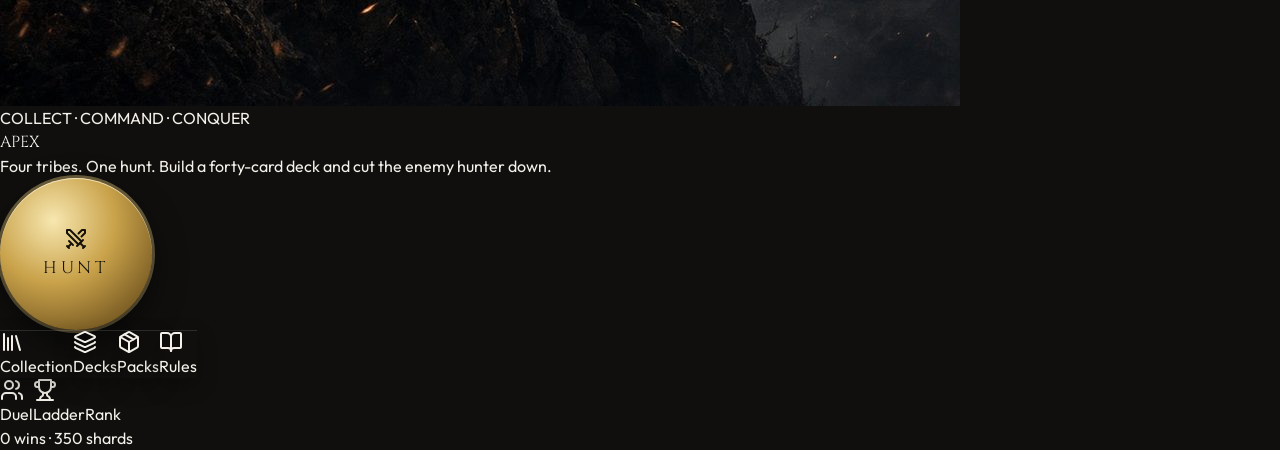
==== commit 9676c523: "Publish APEX hunt: Trench Crown is Abyssal Warden, live cards, both power strikes" ====
--- a/index.html
+++ b/index.html
@@ -14,8 +14,8 @@
       :root { --arena-img: url("./art/arena.jpg"); }
       html, body, #root { height: 100%; margin: 0; background: #100f0e; }
     </style>
-    <script type="module" crossorigin src="./assets/index-BlqKpNfB.js"></script>
-    <link rel="stylesheet" crossorigin href="./assets/index-CskWKRac.css">
+    <script type="module" crossorigin src="./assets/index-4ri8NNoS.js"></script>
+    <link rel="stylesheet" crossorigin href="./assets/index-BifVDahs.css">
   </head>
   <body>
     <div id="root"></div>
--- a/assets/index-BifVDahs.css
+++ b/assets/index-BifVDahs.css
@@ -0,0 +1,2 @@
+/*! tailwindcss v4.3.3 | MIT License | https://tailwindcss.com */
+@layer theme{:root,:host{--font-sans:"Outfit", "Segoe UI", system-ui, sans-serif;--font-mono:ui-monospace, SFMono-Regular, Menlo, Monaco, Consolas, "Liberation Mono", "Courier New", monospace;--radius-sm:8px;--ease-out:cubic-bezier(.22, 1, .36, 1);--default-font-family:var(--font-sans);--default-mono-font-family:var(--font-mono);--color-bg:#100f0e;--color-fg:#f4f1ea;--color-muted:#a8a49c;--color-accent:#e4c77a;--color-accent-fg:#16120a;--color-crystal:#6ad4e6;--color-danger:#b42318;--color-abyssal:#6f8f8a;--color-revenant:#cfc6b8;--font-display:"Cinzel", "Times New Roman", serif}}@layer base{*,:after,:before,::backdrop{box-sizing:border-box;border:0 solid;margin:0;padding:0}::file-selector-button{box-sizing:border-box;border:0 solid;margin:0;padding:0}html,:host{-webkit-text-size-adjust:100%;tab-size:4;line-height:1.5;font-family:var(--default-font-family,-apple-system, BlinkMacSystemFont, "Segoe UI", Roboto, "Helvetica Neue", "Noto Sans", Arial, sans-serif, "Apple Color Emoji", "Segoe UI Emoji", "Segoe UI Symbol", "Noto Color Emoji");font-feature-settings:var(--default-font-feature-settings,normal);font-variation-settings:var(--default-font-variation-settings,normal);-webkit-tap-highlight-color:transparent}hr{height:0;color:inherit;border-top-width:1px}abbr:where([title]){-webkit-text-decoration:underline dotted;text-decoration:underline dotted}h1,h2,h3,h4,h5,h6{font-size:inherit;font-weight:inherit}a{color:inherit;-webkit-text-decoration:inherit;-webkit-text-decoration:inherit;-webkit-text-decoration:inherit;-webkit-text-decoration:inherit;text-decoration:inherit}b,strong{font-weight:bolder}code,kbd,samp,pre{font-family:var(--default-mono-font-family,ui-monospace, SFMono-Regular, Menlo, Monaco, Consolas, "Liberation Mono", "Courier New", monospace);font-feature-settings:var(--default-mono-font-feature-settings,normal);font-variation-settings:var(--default-mono-font-variation-settings,normal);font-size:1em}small{font-size:80%}sub,sup{vertical-align:baseline;font-size:75%;line-height:0;position:relative}sub{bottom:-.25em}sup{top:-.5em}table{text-indent:0;border-color:inherit;border-collapse:collapse}:-moz-focusring:where(:not(iframe)){outline:auto}progress{vertical-align:baseline}summary{display:list-item}ol,ul,menu{list-style:none}img,svg,video,canvas,audio,iframe,embed,object{vertical-align:middle;display:block}img,video{max-width:100%;height:auto}button,input,select,optgroup,textarea{font:inherit;font-feature-settings:inherit;font-variation-settings:inherit;letter-spacing:inherit;color:inherit;opacity:1;background-color:#0000;border-radius:0}::file-selector-button{font:inherit;font-feature-settings:inherit;font-variation-settings:inherit;letter-spacing:inherit;color:inherit;opacity:1;background-color:#0000;border-radius:0}:where(select:is([multiple],[size])) optgroup{font-weight:bolder}:where(select:is([multiple],[size])) optgroup option{padding-inline-start:20px}::file-selector-button{margin-inline-end:4px}::placeholder{opacity:1}@supports (not ((-webkit-appearance:-apple-pay-button))) or (contain-intrinsic-size:1px){::placeholder{color:currentColor}@supports (color:color-mix(in lab, red, red)){::placeholder{color:color-mix(in oklab, currentcolor 50%, transparent)}}}textarea{resize:vertical}::-webkit-search-decoration{-webkit-appearance:none}::-webkit-date-and-time-value{min-height:1lh;text-align:inherit}::-webkit-datetime-edit{display:inline-flex}::-webkit-datetime-edit-fields-wrapper{padding:0}::-webkit-datetime-edit{padding-block:0}::-webkit-datetime-edit-year-field{padding-block:0}::-webkit-datetime-edit-month-field{padding-block:0}::-webkit-datetime-edit-day-field{padding-block:0}::-webkit-datetime-edit-hour-field{padding-block:0}::-webkit-datetime-edit-minute-field{padding-block:0}::-webkit-datetime-edit-second-field{padding-block:0}::-webkit-datetime-edit-millisecond-field{padding-block:0}::-webkit-datetime-edit-meridiem-field{padding-block:0}::-webkit-calendar-picker-indicator{line-height:1}:-moz-ui-invalid{box-shadow:none}button,input:where([type=button],[type=reset],[type=submit]){appearance:button}::file-selector-button{appearance:button}::-webkit-inner-spin-button{height:auto}::-webkit-outer-spin-button{height:auto}[hidden]:where(:not([hidden=until-found])){display:none!important}html{-webkit-font-smoothing:antialiased;-moz-osx-font-smoothing:grayscale;touch-action:manipulation}html,body,#app,#root{background:var(--color-bg);height:100lvh;min-height:100lvh;color:var(--color-fg)}body{font-family:var(--font-sans);touch-action:manipulation;background:radial-gradient(ellipse 100% 70% at 50% -18%, #2c281f 0%, var(--color-bg) 58%)}button:not(:disabled),a,[role=button]:not(:disabled){cursor:pointer;touch-action:manipulation;-webkit-tap-highlight-color:#e4c77a40}h1,h2,h3{text-wrap:balance;font-family:var(--font-display)}p{text-wrap:pretty}}@layer components,utilities;@media (prefers-reduced-motion:reduce){*,:before,:after{transition-duration:.01ms!important;animation-duration:.01ms!important}}.card-foil{background:linear-gradient(180deg, #ffffff14, transparent 40%), var(--card-art) center/cover}@keyframes pack-pop{0%{opacity:0;transform:translateY(12px)scale(.96)}to{opacity:1;transform:none}}.pack-pop{animation:pack-pop .42s var(--ease-out) both}@keyframes deck-swap{0%{opacity:0;transform:translateY(10px)}to{opacity:1;transform:none}}.deck-swap{animation:deck-swap .26s var(--ease-out) both}.stage-light{pointer-events:none;z-index:1;background:radial-gradient(85% 48% at 16% -10%,#e8e0cc33,#0000 58%),radial-gradient(55% 42% at 94% 112%,#8c301c1f,#0000 52%),linear-gradient(#fff8e60d,#0000 30%,#08070647);position:absolute;inset:0}.arena-plate{pointer-events:none;background-image:var(--arena-img,url(/art/arena.jpg));opacity:1;filter:saturate(1.12)contrast(1.08)brightness(.92);background-position:50% 42%;background-size:cover;position:absolute;inset:0}.arena-plate:after{content:"";background:radial-gradient(70% 48% at 50% 38%,#0000 35%,#08070673 100%),linear-gradient(#08070647,#0000 22%,#0807068c 100%);position:absolute;inset:0}.stone-ring{pointer-events:none;background:radial-gradient(#14100c2e,#0000 70%);border-radius:50%;width:min(90vw,30rem);height:8.2rem;position:absolute;top:40%;left:50%;transform:translate(-50%,-50%);box-shadow:inset 0 0 0 2px #d4b76e47,inset 0 0 40px #00000059,0 0 48px #d4b76e1f}.card-frame{background:linear-gradient(155deg,#d8c48a 0%,#3a2c14 28%,#8a6a2e 52%,#e8d39a 72%,#1c140c 100%);padding:2px;box-shadow:0 12px 28px #000000b8,0 0 0 1px #e4c77a38,0 0 18px #6ad4e624}.card-inner{box-shadow:inset 0 0 0 1px #e4c77a2e}.card-inner:after{content:"";pointer-events:none;z-index:3;mix-blend-mode:screen;background:linear-gradient(125deg,#b4e6ff29,#0000 24% 68%,#e4c77a1f);position:absolute;inset:0}.card-frame-shadowborn{box-shadow:0 12px 28px #000000b8,0 0 0 1px #e4c77a47,0 0 16px #e4c77a38}.card-frame-crimson{box-shadow:0 12px 28px #000000b8,0 0 0 1px #b4231866,0 0 18px #b4231847}.card-frame-abyssal{box-shadow:0 12px 28px #000000b8,0 0 0 1px #6ad4e659,0 0 20px #6ad4e647}.card-frame-revenant{box-shadow:0 12px 28px #000000b8,0 0 0 1px #cfc6b852,0 0 16px #cfc6b833}.card-ready{box-shadow:0 12px 28px #000000b8,0 0 0 1px #e4c77a8c,0 0 22px #6ad4e659}.card-art{z-index:0;pointer-events:none;animation:card-live var(--art-dur,16s) var(--art-delay,0s) ease-in-out infinite alternate;will-change:transform;background-position:50%;background-size:cover;position:absolute;inset:-16%}@keyframes card-live{0%{transform:translate3d(var(--art-x,-2%), var(--art-y,-2%), 0) scale(1.08)}to{transform:translate3d(calc(var(--art-x,-2%) * -1), calc(var(--art-y,-2%) * -1), 0) scale(1.18)}}.card-aura{pointer-events:none;z-index:2;mix-blend-mode:screen;position:absolute;inset:0;overflow:hidden}.card-aura:before,.card-aura:after{content:"";pointer-events:none;position:absolute}.card-aura:before{opacity:.8;width:136%;height:160%;animation:aura-rise var(--aura-dur,11s) var(--aura-delay,0s) linear infinite;background-image:radial-gradient(circle,#e4c77ab8 0 .9px,#0000 1.5px),radial-gradient(circle,#fff8e66b 0 1.1px,#0000 1.8px),radial-gradient(circle,#c4b7a061 0 .7px,#0000 1.3px);background-position:0 0,14px 22px,26px 8px;background-size:42px 58px,31px 46px,54px 72px;top:-30%;left:-18%}.card-aura:after{opacity:0;inset:0}.card-aura-shadowborn:before{background-image:radial-gradient(circle,#e4c77abf 0 .9px,#0000 1.5px),radial-gradient(circle,#e8e0cc66 0 1px,#0000 1.7px),radial-gradient(circle,#b4dcff47 0 .8px,#0000 1.4px)}.card-aura-crimson:before,.card-aura-ember:before{animation-duration:calc(var(--aura-dur,11s) * .72);background-image:radial-gradient(circle,#ffaa78cc 0 1px,#0000 1.7px),radial-gradient(circle,#b42318b3 0 1.2px,#0000 2px),radial-gradient(circle,#e4c77a8c 0 .8px,#0000 1.4px)}.card-aura-abyssal:before,.card-aura-tide:before{background-image:radial-gradient(circle,#aaf0ffb3 0 1px,#0000 1.7px),radial-gradient(circle,#6ad4e68c 0 1.3px,#0000 2.1px),radial-gradient(circle,#e4c77a47 0 .7px,#0000 1.3px);animation-name:aura-drift}.card-aura-abyssal:after,.card-aura-tide:after{opacity:.85;animation:aura-caustic calc(var(--aura-dur,11s) * .85) var(--aura-delay,0s) ease-in-out infinite alternate;background:radial-gradient(42% 20% at 28% 38%,#6ad4e638,#0000 70%),radial-gradient(48% 24% at 72% 62%,#aaf0ff29,#0000 72%);inset:-20%}.card-aura-revenant:before,.card-aura-ash:before{background-image:radial-gradient(circle,#e8e0ccb3 0 .9px,#0000 1.5px),radial-gradient(circle,#cfc6b880 0 1.2px,#0000 2px),radial-gradient(circle,#a0968a66 0 .7px,#0000 1.3px);animation-name:aura-fall}.card-aura-rush:after{opacity:.9;filter:blur(.4px);width:70%;height:70%;animation:aura-sweep 3.6s var(--aura-delay,0s) ease-in-out infinite;background:linear-gradient(118deg,#0000 0%,#fff8e614 38%,#e4c77a73 50%,#fff8e614 62%,#0000 100%);top:8%;left:-40%}.card-aura-ward:after{opacity:1;animation:aura-ward 4.4s var(--aura-delay,0s) ease-in-out infinite;background:radial-gradient(circle,#e4c77a1f,#0000 62%);border-radius:50%;inset:12%;box-shadow:inset 0 0 0 1px #e4c77a59,0 0 16px #e4c77a2e}.card-aura-mist:before{opacity:.45;filter:blur(.6px);animation-name:aura-drift}.card-aura-mist:after{opacity:.9;mix-blend-mode:soft-light;animation:aura-caustic 8s var(--aura-delay,0s) ease-in-out infinite alternate;background:radial-gradient(70% 40% at 40% 30%,#b4dce62e,#0000 70%),radial-gradient(60% 36% at 70% 70%,#0c101233,#0000 68%);inset:-10%}.card-aura-gold:before{background-image:radial-gradient(circle,#f3e2b0d9 0 1.1px,#0000 1.8px),radial-gradient(circle,#e4c77a99 0 1px,#0000 1.6px),radial-gradient(circle,#fff8e680 0 .8px,#0000 1.4px)}.card-aura-gold:after{opacity:.85;width:55%;height:120%;animation:aura-sweep 5.4s var(--aura-delay,0s) ease-in-out infinite;background:linear-gradient(100deg,#0000 20%,#f3e2b038 48%,#e4c77a1f 52%,#0000 78%);top:-10%;left:-35%}.card-lit .card-aura:before,.card-ready .card-aura:before{opacity:1}.card-frame.grayscale .card-art,.card-frame.grayscale .card-aura:before,.card-frame.grayscale .card-aura:after{animation:none}@keyframes aura-rise{0%{transform:translateY(14%)}to{transform:translateY(-20%)}}@keyframes aura-fall{0%{transform:translateY(-18%)}to{transform:translateY(16%)}}@keyframes aura-drift{0%{transform:translate(-7%,5%)}to{transform:translate(8%,-8%)}}@keyframes aura-sweep{0%{opacity:0;transform:translate(-20%)rotate(14deg)}28%{opacity:.75}to{opacity:0;transform:translate(90%)rotate(14deg)}}@keyframes aura-caustic{0%{opacity:.35;transform:translate(-5%,3%)scale(1)}to{opacity:.75;transform:translate(6%,-5%)scale(1.08)}}@keyframes aura-ward{0%,to{opacity:.18;transform:scale(.86)}50%{opacity:.48;transform:scale(1.1)}}@media (prefers-reduced-motion:reduce){.card-art,.card-aura:before,.card-aura:after{animation:none}}.card-cost{z-index:6;background:linear-gradient(160deg,#f3e2b0,#c9a24a 46%,#6a4e1c);box-shadow:inset 0 1px #fff8dc8c,0 2px 8px #00000080,0 0 8px #e4c77a59}.card-nameplate{z-index:5;background:linear-gradient(#0000,#0806048c 28%,#060504f0);box-shadow:inset 0 1px #e4c77a33}.card-stalk{box-shadow:0 10px 24px #0000008c,0 0 0 1px #b4d2dc59,0 0 18px #6ad4e647}.card-stalk .card-light{background:linear-gradient(158deg,#b4e6f047 0%,#0000 36%),linear-gradient(#0000 46%,#0c0b0a80 76%,#0a0908cc)}.portrait-ring{background:linear-gradient(160deg,#f3e2b0,#8a6524 55%,#f0d48a);border-radius:999px;padding:2px;box-shadow:0 6px 16px #00000073}.crystal{background:#6ad4e638;border-radius:1px;width:.55rem;height:.9rem;transform:skew(-12deg)}@supports (color:color-mix(in lab, red, red)){.crystal{background:color-mix(in oklab, var(--color-crystal) 22%, transparent)}}.crystal{box-shadow:inset 0 0 0 1px #6ad4e659}.crystal-on{background:linear-gradient(180deg, #c8f7ff, var(--color-crystal) 55%, #2a8aa0);box-shadow:inset 0 1px #ffffff8c,0 0 8px #6ad4e6a6}.hunt-core{z-index:2;width:9.5rem;height:9.5rem;color:var(--color-accent-fg);font-family:var(--font-display);letter-spacing:.22em;text-transform:uppercase;background:radial-gradient(circle at 35% 28%,#f7e7b0,#c9a24a 42%,#6a4e1c 88%);border-radius:999px;flex-direction:column;justify-content:center;align-items:center;gap:.35rem;font-size:1.05rem;display:flex;position:relative;box-shadow:inset 0 1px #fff8dcb3,0 12px 32px #0000008c,0 0 0 3px #e4c77a73}.hunt-core:active{transform:scale(.97)}.menu-tile{z-index:2;position:relative;box-shadow:inset 0 1px #fffcf41f,0 8px 20px #00000047}.menu-tile:active{transform:scale(.98)}.tcg-table{width:100%;height:var(--table-h,100%);min-height:var(--table-h,100%);max-height:var(--table-h,100%);touch-action:manipulation;overscroll-behavior:none;padding-top:max(2.75rem, env(safe-area-inset-top,0px));box-sizing:border-box;padding-bottom:0;position:fixed;inset:0;overflow:hidden}@supports (height:100lvh){.tcg-table{height:var(--table-h,100lvh);min-height:var(--table-h,100lvh);max-height:var(--table-h,100lvh)}}@media (width>=640px){.tcg-table{padding-top:env(safe-area-inset-top,0px)}}.lane-grid{grid-template-columns:repeat(4,minmax(0,1fr));align-items:end;gap:.35rem;width:min(100%,28rem);margin-inline:auto;padding-inline:.55rem;display:grid}.lane-cell{aspect-ratio:5/7;width:100%;min-height:0;position:relative}.lane-cell .card-frame{width:100%;height:100%}.lane-empty{aspect-ratio:5/7;border:1px dashed #e4c77a66;border-radius:.7rem;width:100%;min-height:0}@supports (color:color-mix(in lab, red, red)){.lane-empty{border:1px dashed color-mix(in oklab, var(--color-accent) 40%, transparent)}}.lane-empty{background:#08070647;box-shadow:inset 0 0 18px #00000059}.lane-empty.drop-ready{border-color:var(--color-accent);background:#e4c77a24;box-shadow:inset 0 0 0 1px #e4c77a73,0 0 16px #e4c77a40}.hand-rail{justify-content:center;align-items:flex-end;width:100%;padding:.1rem .3rem .15rem;display:flex}.hand-rail>*+*{margin-left:-2.2rem}.board-well{flex-direction:column;flex:1;justify-content:space-between;gap:.2rem;min-height:0;display:flex}.turn-band{flex-direction:column;align-items:center;gap:.1rem;padding:.05rem .75rem;display:flex}.turn-pip{border:1px solid #e4c77a66;border-radius:999px}@supports (color:color-mix(in lab, red, red)){.turn-pip{border:1px solid color-mix(in oklab, var(--color-accent) 40%, transparent)}}.turn-pip{font-family:var(--font-display);letter-spacing:.2em;color:var(--color-accent);-webkit-backdrop-filter:blur(8px);backdrop-filter:blur(8px);background:#0c0a08b8;padding:.15rem .75rem;font-size:.62rem}.turn-prompt{text-align:center;letter-spacing:.04em;max-width:22rem;min-height:1rem;color:var(--color-accent);padding-inline:.5rem;font-size:.68rem}.hero-bar{align-items:center;gap:.4rem;padding:.15rem .4rem;display:flex}.end-orb{width:2.85rem;height:2.85rem;color:var(--color-accent-fg);font-family:var(--font-display);letter-spacing:.1em;text-align:center;background:radial-gradient(circle at 34% 28%,#f3e2b0,#8a6524 48%,#1c140c 88%);border-radius:999px;flex-shrink:0;place-items:center;font-size:.5rem;font-weight:600;line-height:1.05;display:grid;box-shadow:inset 0 1px #fff8dc8c,0 4px 12px #00000073,0 0 0 2px #e4c77a66,0 0 12px #6ad4e62e}.end-orb span{letter-spacing:.16em;font-size:.5rem;display:block}.end-orb:active:not(:disabled){transform:scale(.96)}html.tcg-lock,html.tcg-lock body{height:var(--table-h,100%);max-height:var(--table-h,100%);overscroll-behavior:none;touch-action:manipulation;overflow:hidden}@supports (height:100lvh){html.tcg-lock,html.tcg-lock body{height:var(--table-h,100lvh);max-height:var(--table-h,100lvh)}}.card-light{pointer-events:none;z-index:3;background:linear-gradient(158deg,#fff8e61a 0%,#0000 26%),linear-gradient(#08070638 0%,#0000 22%,#08070666 62%,#060504eb 100%);position:absolute;inset:0;box-shadow:inset 0 1px #fffcf41f}.portrait-light{pointer-events:none;background:linear-gradient(155deg,#fff8e63d,#0000 48%);position:absolute;inset:0;box-shadow:inset 0 1px #fffcf42e}.title-wash{pointer-events:none;z-index:0;background:radial-gradient(ellipse 80% 50% at 30% 18%, #ffecc824, transparent 55%), linear-gradient(180deg, #100e0c2e, #100e0c47 42%, var(--color-bg));position:absolute;inset:0}.lit-edge{box-shadow:inset 0 1px #fffcf429,0 8px 24px #00000059}@keyframes slash-draw{0%{opacity:0;transform:scaleX(.12)}18%{opacity:1}55%{opacity:1;transform:scaleX(1)}to{opacity:0;transform:scaleX(1)}}.fx-slash{transform-origin:0;background:linear-gradient(90deg, transparent, var(--color-fg) 20%, var(--color-accent) 70%, transparent);border-radius:999px;width:100%;height:100%;box-shadow:0 0 10px #f4f1ea8c}@supports (color:color-mix(in lab, red, red)){.fx-slash{box-shadow:0 0 10px color-mix(in oklab, var(--color-fg) 55%, transparent)}}.fx-slash{animation:slash-draw .42s var(--ease-out) both;pointer-events:none}.fx-slash-heavy{box-shadow:0 0 16px #d48a81}@supports (color:color-mix(in lab, red, red)){.fx-slash-heavy{box-shadow:0 0 16px color-mix(in oklab, var(--color-danger) 50%, var(--color-fg))}}@keyframes impact-ring{0%{opacity:.85;transform:translate(-50%,-50%)scale(.25)}to{opacity:0;transform:translate(-50%,-50%)scale(1.85)}}.fx-ring{border:2px solid var(--color-accent);width:42px;height:42px;animation:impact-ring .42s var(--ease-out) both;border-radius:999px;position:absolute;top:0;left:0}.fx-ring-heavy{border-color:var(--color-danger);width:58px;height:58px}@keyframes spark-fly{0%{opacity:1;transform:translate(-50%,-50%)scale(1)}to{transform:translate(calc(-50% + var(--dx)), calc(-50% + var(--dy))) scale(.15);opacity:0}}.fx-spark{background:var(--color-fg);width:5px;height:5px;animation:spark-fly .48s var(--ease-out) both;border-radius:999px;position:absolute;top:0;left:0}@keyframes float-dmg{0%{opacity:0;transform:translate(-50%)scale(.72)}18%{opacity:1;transform:translate(-50%,-8px)scale(1.12)}to{opacity:0;transform:translate(-50%,-38px)scale(1)}}.fx-dmg{z-index:2;font-family:var(--font-display);text-shadow:0 1px 8px var(--color-bg);animation:float-dmg .7s var(--ease-out) both;pointer-events:none;font-size:1.15rem;font-weight:600;line-height:1;position:absolute}@keyframes arena-shake{0%,to{transform:translate(0)}20%{transform:translate(-3px,2px)}40%{transform:translate(4px,-2px)}60%{transform:translate(-2px,-2px)}80%{transform:translate(3px,1px)}}@keyframes arena-shake-heavy{0%,to{transform:translate(0)}15%{transform:translate(-6px,3px)}35%{transform:translate(7px,-4px)}55%{transform:translate(-5px,-3px)}75%{transform:translate(5px,2px)}}.arena-shake{animation:arena-shake .38s var(--ease-out) both}.arena-shake-heavy{animation:arena-shake-heavy .42s var(--ease-out) both}@keyframes card-hit-flash{0%{opacity:.8}to{opacity:0}}.card-hit-flash{background:#f4f1eab8;position:absolute;inset:0}@supports (color:color-mix(in lab, red, red)){.card-hit-flash{background:color-mix(in oklab, var(--color-fg) 72%, transparent)}}.card-hit-flash{animation:card-hit-flash .28s var(--ease-out) both;pointer-events:none}@keyframes card-enter{0%{opacity:0;transform:translateY(18px)scale(.92)}to{opacity:1;transform:none}}.card-enter{animation:card-enter .28s var(--ease-out) both}@keyframes card-lunge-up{0%,to{transform:translateY(0)}35%{transform:translateY(-14px)}}@keyframes card-lunge-down{0%,to{transform:translateY(0)}35%{transform:translateY(14px)}}.card-lunge-up{animation:card-lunge-up .38s var(--ease-out) both}.card-lunge-down{animation:card-lunge-down .38s var(--ease-out) both}.hint-mark{position:relative}.hint-mark:after{content:"";border:2px solid var(--color-accent);border-radius:var(--radius-sm);pointer-events:none;animation:hint-ring 1.15s var(--ease-out) infinite;z-index:2;position:absolute;inset:-4px}@keyframes hint-ring{0%,to{opacity:1;box-shadow:0 0 0 0 color-mix(in oklab, var(--color-accent) 45%, transparent)}50%{opacity:.55;box-shadow:0 0 0 6px #0000}}@keyframes cine-in{0%{opacity:0}6%{opacity:1}78%{opacity:1}to{opacity:0}}@keyframes cine-ken{0%{filter:saturate(.7)contrast(1.08)brightness(.82);transform:scale(1.04)translate(-2%,4%)}35%{filter:saturate(1.1)contrast(1.22)brightness(1.12)}to{filter:saturate(1.05)contrast(1.16)brightness(1.02);transform:scale(1.18)translate(2%,-2%)}}@keyframes cine-foe-in{0%{opacity:0;transform:scale(1.04)translate(10%)}30%{opacity:.55}to{opacity:.4;transform:scale(1.14)translate(0)}}@keyframes cine-streak{0%{opacity:0;transform:translate(-24%,-50%)scaleX(.1)}14%{opacity:1}55%{opacity:.85}to{opacity:0;transform:translate(12%,-50%)scaleX(1.05)}}@keyframes cine-flash{0%,to{opacity:0}8%{opacity:.55}18%{opacity:.12}28%{opacity:.28}48%{opacity:0}}@keyframes cine-bloom{0%{opacity:0;transform:translate(-50%,-50%)scale(.4)}18%{opacity:.7}to{opacity:0;transform:translate(-50%,-50%)scale(2.4)}}@keyframes cine-ring{0%{opacity:0;transform:translate(-50%,-50%)scale(.2)}12%{opacity:.85}to{opacity:0;transform:translate(-50%,-50%)scale(1.8)}}@keyframes cine-mote{0%{opacity:0;transform:translate(-50%,8px)scale(.4)}20%{opacity:1}to{opacity:0;transform:translate(-50%,-42px)scale(.15)}}@keyframes cine-name-in{0%{opacity:0;letter-spacing:.42em}18%{opacity:1;letter-spacing:.22em}80%{opacity:1}to{opacity:0}}.cine{isolation:isolate;background:var(--color-bg);animation:cine-in 1.6s var(--ease-out) both;position:absolute;inset:0}.cine-ground{z-index:0;background:var(--color-bg);position:absolute;inset:0}.cine-art{z-index:4;object-fit:cover;object-position:42% 16%;opacity:1;filter:saturate(1.08)contrast(1.18)brightness(1.08);width:78%;height:110%;animation:cine-ken 1.6s var(--ease-out) both;position:absolute;top:-2%;left:-6%;-webkit-mask-image:linear-gradient(90deg,#000 58%,#0000 96%);mask-image:linear-gradient(90deg,#000 58%,#0000 96%)}.cine-foe{z-index:2;object-fit:cover;object-position:center 18%;opacity:.62;filter:saturate(.7)contrast(1.05)brightness(.72);width:62%;height:78%;animation:cine-foe-in 1.6s var(--ease-out) both;position:absolute;top:14%;right:-10%;-webkit-mask-image:linear-gradient(90deg,#0000,#000 32%);mask-image:linear-gradient(90deg,#0000,#000 32%)}.cine-wash{z-index:5;background:radial-gradient(at 32% 42%,#d8d4cc1a,#0000 52%),linear-gradient(90deg,#0b0b0c1f,#0000 42%,#0b0b0c73),linear-gradient(#0b0b0c33,#0000 28%,#0b0b0c61);position:absolute;inset:0}.cine-flash{z-index:6;background:#f4f1ea8c;position:absolute;inset:0}@supports (color:color-mix(in lab, red, red)){.cine-flash{background:color-mix(in oklab, var(--color-fg) 55%, transparent)}}.cine-flash{animation:cine-flash 1.6s var(--ease-out) both}.cine-bloom{z-index:6;aspect-ratio:1;background:radial-gradient(circle, var(--color-fg), transparent 68%);mix-blend-mode:screen;width:46%;animation:cine-bloom 1.1s var(--ease-out) both;border-radius:999px;position:absolute;top:46%;left:36%}.cine-ring{z-index:6;aspect-ratio:1;border:1px solid #f4f1eab3;border-radius:999px;width:38%;position:absolute;top:46%;left:36%}@supports (color:color-mix(in lab, red, red)){.cine-ring{border:1px solid color-mix(in oklab, var(--color-fg) 70%, transparent)}}.cine-ring{box-shadow:0 0 24px #e4c77a66,inset 0 0 18px #f4f1ea40}@supports (color:color-mix(in lab, red, red)){.cine-ring{box-shadow:0 0 24px color-mix(in oklab, var(--color-accent) 40%, transparent), inset 0 0 18px color-mix(in oklab, var(--color-fg) 25%, transparent)}}.cine-ring{animation:cine-ring 1.25s var(--ease-out) both}.cine-bar{z-index:8;background:var(--color-bg);height:11%;position:absolute;left:0;right:0}.cine-bar-top{top:0}.cine-bar-bot{bottom:0}.cine-name{z-index:9;font-family:var(--font-display);letter-spacing:.22em;text-transform:uppercase;color:var(--color-fg);text-shadow:0 0 18px #e4c77a8c, 0 2px 16px var(--color-bg);font-size:1rem;position:absolute;bottom:13%;left:1rem}@supports (color:color-mix(in lab, red, red)){.cine-name{text-shadow:0 0 18px color-mix(in oklab, var(--color-accent) 55%, transparent), 0 2px 16px var(--color-bg)}}.cine-name{animation:cine-name-in 1.6s var(--ease-out) both}.cine-streak{z-index:7;transform-origin:0;background:linear-gradient(90deg, transparent, var(--color-fg), transparent);width:88%;height:3px;box-shadow:0 0 22px var(--color-fg);animation:cine-streak .98s var(--ease-out) both;position:absolute;top:50%;left:6%}.cine-streak-2{opacity:.7;animation-delay:90ms;top:44%}.cine-streak-3{opacity:.5;animation-delay:.16s;top:58%}.cine-motes{z-index:7;position:absolute;inset:0}.cine-mote{background:var(--color-fg);box-shadow:0 0 8px var(--color-accent);animation:cine-mote 1.2s var(--ease-out) both;border-radius:999px;position:absolute}.cine-spear .cine-streak{height:2px;transform:translateY(-50%)rotate(-8deg)}.cine-blade .cine-streak{height:4px;transform:translateY(-50%)rotate(-18deg)}.cine-claw .cine-streak,.cine-fang .cine-streak,.cine-roar .cine-streak{background:linear-gradient(90deg, transparent, var(--color-danger), transparent);height:2px;box-shadow:0 0 16px var(--color-danger);transform:translateY(-50%)rotate(-22deg)}.cine-crush .cine-streak{opacity:.7;height:10px;transform:translateY(-50%)rotate(0)}.cine-tentacle .cine-streak{background:linear-gradient(90deg, transparent, var(--color-abyssal), var(--color-fg));border-radius:999px;height:6px;transform:translateY(-50%)rotate(12deg)}.cine-wraith .cine-streak{filter:blur(4px);background:linear-gradient(90deg, transparent, var(--color-revenant), transparent);height:14px}.cine-shield .cine-streak{opacity:.45;border-radius:999px;width:38%;height:18px;left:31%}.cine-wraith .cine-bloom,.cine-wraith .cine-mote{background:var(--color-revenant)}.cine-tentacle .cine-bloom,.cine-tentacle .cine-mote{background:var(--color-abyssal)}.cine-claw .cine-bloom,.cine-fang .cine-bloom,.cine-roar .cine-bloom,.cine-claw .cine-mote,.cine-fang .cine-mote,.cine-roar .cine-mote{background:var(--color-danger)}.cine-heavy .cine-flash{background:#dea9a1}@supports (color:color-mix(in lab, red, red)){.cine-heavy .cine-flash{background:color-mix(in oklab, var(--color-danger) 35%, var(--color-fg))}}@keyframes cine-shock{0%{opacity:.9;transform:translate(-50%,-50%)scale(.15)}to{opacity:0;transform:translate(-50%,-50%)scale(3.2)}}.cine-shock{z-index:6;aspect-ratio:1;border:2px solid var(--color-fg);width:55%;box-shadow:0 0 40px var(--color-accent);animation:cine-shock 1.15s var(--ease-out) both;border-radius:999px;position:absolute;top:46%;left:36%}.cine-label{z-index:9;letter-spacing:.32em;text-transform:uppercase;color:var(--color-accent);text-shadow:0 0 16px #e4c77a99;font-size:.62rem;position:absolute;bottom:20%;left:1rem}@supports (color:color-mix(in lab, red, red)){.cine-label{text-shadow:0 0 16px color-mix(in oklab, var(--color-accent) 60%, transparent)}}.cine-label{animation:cine-name-in 2.15s var(--ease-out) both}.cine-power,.cine-power .cine-art,.cine-power .cine-foe,.cine-power .cine-name{animation-duration:2.15s}.cine-power .cine-bar{height:14%}.cine-power .cine-name{letter-spacing:.26em;font-size:1.2rem;bottom:15%}.cine-power .cine-flash{background:#eddeb8}@supports (color:color-mix(in lab, red, red)){.cine-power .cine-flash{background:color-mix(in oklab, var(--color-accent) 45%, var(--color-fg))}}.cine-power .cine-bloom{width:62%;animation-duration:1.45s}@keyframes cine-epic-in{0%{opacity:0}4%{opacity:1}82%{opacity:1}to{opacity:0}}@keyframes cine-epic-ken{0%{filter:saturate(.45)contrast(.95)brightness(.5);transform:scale(1.02)translate(-3%,6%)}22%{filter:saturate(.9)contrast(1.18)brightness();transform:scale(1.1)translateY(1%)}38%{filter:saturate(1.12)contrast(1.28)brightness(1.14);transform:scale(1.2)translate(1%,-2%)}to{filter:saturate(1.05)contrast(1.18)brightness(1.04);transform:scale(1.28)translate(3%,-4%)}}@keyframes cine-veil{0%{opacity:.72}28%{opacity:.18}40%{opacity:0}to{opacity:.2}}@keyframes cine-rune{0%{opacity:0;transform:translate(-50%,-50%)rotate(0)scale(.4)}18%{opacity:.7}70%{opacity:.35}to{opacity:0;transform:translate(-50%,-50%)rotate(50deg)scale(1.65)}}.cine-epic{animation:cine-epic-in 4.2s var(--ease-out) both}.cine-epic .cine-art{animation:cine-epic-ken 4.2s var(--ease-out) both}.cine-epic .cine-foe,.cine-epic .cine-name,.cine-epic .cine-label,.cine-epic .cine-flash{animation-duration:4.2s}.cine-epic .cine-bar{height:16%}.cine-epic .cine-name{letter-spacing:.3em;font-size:1.35rem;bottom:14%}.cine-video-mode{animation:cine-video-in 15.2s var(--ease-out) both}@keyframes cine-video-in{0%{opacity:0}1.2%{opacity:1}90%{opacity:1}to{opacity:0}}.cine-video-mode .cine-name,.cine-video-mode .cine-label,.cine-video-mode .cine-subtitle{animation-duration:15.2s}.cine-video{z-index:4;object-fit:cover;object-position:center 22%;background:var(--color-bg);width:100%;height:100%;position:absolute;inset:0}.cine-video-mode .cine-art,.cine-video-mode .cine-foe,.cine-video-mode .cine-sigil,.cine-video-mode .cine-motif,.cine-video-mode .cine-motes,.cine-video-mode .cine-streak,.cine-video-mode .cine-bloom,.cine-video-mode .cine-shock,.cine-video-mode .cine-rune,.cine-video-mode .cine-veil,.cine-video-mode .cine-flash,.cine-video-mode .cine-ring,.cine-video-mode .cine-deck-wash{display:none}.cine-video-mode .cine-wash{z-index:5;background:linear-gradient(#040a0c38,#0000 28%,#040a0c80)}.cine-video-mode .cine-bar{height:12%}.cine-epic .cine-label{letter-spacing:.4em;font-size:.7rem;bottom:24%}.cine-veil{z-index:5;animation:cine-veil 4.2s var(--ease-out) both;background:radial-gradient(at 40% 45%,#0000 20%,#080706b8);position:absolute;inset:0}.cine-shock-2{border-color:var(--color-accent);width:70%;animation-delay:.72s}.cine-rune{z-index:6;aspect-ratio:1;border:1px solid #e4c77ab3;border-radius:999px;width:48%;position:absolute;top:46%;left:36%}@supports (color:color-mix(in lab, red, red)){.cine-rune{border:1px solid color-mix(in oklab, var(--color-accent) 70%, transparent)}}.cine-rune{box-shadow:0 0 28px #e4c77a66,inset 0 0 24px #f4f1ea2e}@supports (color:color-mix(in lab, red, red)){.cine-rune{box-shadow:0 0 28px color-mix(in oklab, var(--color-accent) 40%, transparent), inset 0 0 24px color-mix(in oklab, var(--color-fg) 18%, transparent)}}.cine-rune{animation:cine-rune 2.4s var(--ease-out) both}.cine-rune-2{border-style:dashed;width:62%;animation-duration:2.8s;animation-delay:.28s}.cine-streak-4{opacity:.85;animation-delay:.64s;top:38%}.cine-streak-5{opacity:.45;animation-delay:.78s;top:64%}.cine-subtitle{z-index:9;font-family:var(--font-display);letter-spacing:.28em;text-transform:uppercase;color:var(--color-accent);text-shadow:0 0 18px #e4c77a8c;font-size:.78rem;position:absolute;bottom:20%;left:1rem}@supports (color:color-mix(in lab, red, red)){.cine-subtitle{text-shadow:0 0 18px color-mix(in oklab, var(--color-accent) 55%, transparent)}}.cine-subtitle{animation:cine-name-in 4.2s var(--ease-out) both}.cine-epic .cine-bloom{width:78%;animation-duration:2.1s}.cine-epic .cine-shock{animation-duration:1.6s}.cine-sigil{z-index:3;object-fit:cover;object-position:center 18%;opacity:.88;filter:saturate(1.12)contrast(1.2)brightness(1.05);width:52%;height:72%;animation:cine-sigil-in 4.2s var(--ease-out) both;position:absolute;bottom:-12%;left:22%;-webkit-mask-image:linear-gradient(#0000 0%,#000 28% 72%,#0000 100%);mask-image:linear-gradient(#0000 0%,#000 28% 72%,#0000 100%)}@keyframes cine-sigil-in{0%{opacity:0;transform:translate(-8%,14%)scale(.92)}18%{opacity:.9;transform:translateY(2%)scale(1.04)}42%{transform:translate(4%,-4%)scale(1.12)}82%{opacity:.82}to{opacity:0;transform:translate(8%,-8%)scale(1.18)}}.cine-deck-wash{z-index:1;pointer-events:none;position:absolute;inset:0}.cine-deck-wash-shadowborn{background:radial-gradient(at 32% 40%,#e4c77a47,#0000 58%),linear-gradient(#1c181033,#0000 40%,#0a09088c)}.cine-deck-wash-crimson{background:radial-gradient(at 38% 48%,#b423186b,#0000 60%),linear-gradient(#28080640,#0000 36%,#08040499)}.cine-deck-wash-abyssal{background:radial-gradient(at 40% 52%,#5abeba52,#0000 62%),linear-gradient(#06121459,#0000 40%,#040a0c9e)}.cine-deck-wash-revenant{background:radial-gradient(at 34% 44%,#cfc6b847,#0000 58%),linear-gradient(#16141259,#0000 38%,#080808a8)}.cine-motif{z-index:7;pointer-events:none;position:absolute}.cine-spears,.cine-spears-2{background:repeating-linear-gradient(-18deg,#0000 0 18px,#e4c77ab3 18px 20px,#0000 20px 46px);width:70%;height:120%;top:-10%;left:8%}@supports (color:color-mix(in lab, red, red)){.cine-spears,.cine-spears-2{background:repeating-linear-gradient(-18deg, transparent 0 18px, color-mix(in oklab, var(--color-accent) 70%, transparent) 18px 20px, transparent 20px 46px)}}.cine-spears,.cine-spears-2{animation:cine-spears 4.2s var(--ease-out) both;opacity:.55;-webkit-mask-image:linear-gradient(#0000,#000 20% 70%,#0000);mask-image:linear-gradient(#0000,#000 20% 70%,#0000)}.cine-spears-2{opacity:.28;animation-delay:.18s;left:28%;transform:scaleX(-1)}@keyframes cine-spears{0%{opacity:0;transform:translateY(-18%)}22%{opacity:.55}to{opacity:0;transform:translate(6%,22%)}}.cine-claws,.cine-claws-2{filter:blur(.4px);animation:cine-claws 4.2s var(--ease-out) both;background:linear-gradient(118deg,#0000 42%,#b42318d9 46%,#0000 50%),linear-gradient(128deg,#0000 48%,#b423188c 52%,#0000 56%),linear-gradient(108deg,#0000 36%,#e8502873 40%,#0000 44%);inset:8% 6%}.cine-claws-2{opacity:.5;animation-delay:.24s}@keyframes cine-claws{0%{clip-path:inset(0 100% 0 0);opacity:0}16%{clip-path:inset(0);opacity:.9}to{opacity:0}}.cine-tide,.cine-tide-2{aspect-ratio:1;border:2px solid #8aa39d;border-radius:999px;width:64%;top:28%;left:18%}@supports (color:color-mix(in lab, red, red)){.cine-tide,.cine-tide-2{border:2px solid color-mix(in oklab, var(--color-abyssal) 80%, var(--color-fg))}}.cine-tide,.cine-tide-2{box-shadow:0 0 28px #6f8f8a80}@supports (color:color-mix(in lab, red, red)){.cine-tide,.cine-tide-2{box-shadow:0 0 28px color-mix(in oklab, var(--color-abyssal) 50%, transparent)}}.cine-tide,.cine-tide-2{animation:cine-tide 4.2s var(--ease-out) both}.cine-tide-2{border-style:dashed;width:84%;animation-delay:.22s;top:16%;left:8%}@keyframes cine-tide{0%{opacity:0;transform:scale(.4)}20%{opacity:.8}to{opacity:0;transform:scale(1.7)}}.cine-ash,.cine-ash-2{animation:cine-ash 4.2s var(--ease-out) both;background-image:radial-gradient(circle at 20% 30%,#cfc6b8b3 0 1px,#0000 2px),radial-gradient(circle at 70% 40%,#cfc6b880 0 1.5px,#0000 3px),radial-gradient(circle at 40% 70%,#cfc6b899 0 1px,#0000 2px),radial-gradient(circle at 82% 22%,#cfc6b873 0 2px,#0000 3px);background-size:48% 42%,60% 50%,40% 55%,70% 40%;inset:0}.cine-ash-2{opacity:.55;animation-delay:.16s}@keyframes cine-ash{0%{opacity:0;transform:translateY(8%)}18%{opacity:.85}to{opacity:0;transform:translate(-6%,-16%)}}.cine-shadowborn .cine-bloom,.cine-shadowborn .cine-flash{background:#ebdaac}@supports (color:color-mix(in lab, red, red)){.cine-shadowborn .cine-bloom,.cine-shadowborn .cine-flash{background:color-mix(in oklab, var(--color-accent) 55%, var(--color-fg))}}.cine-crimson .cine-bloom,.cine-crimson .cine-mote{background:var(--color-danger)}.cine-crimson .cine-flash{background:#d48a81}@supports (color:color-mix(in lab, red, red)){.cine-crimson .cine-flash{background:color-mix(in oklab, var(--color-danger) 50%, var(--color-fg))}}.cine-crimson .cine-label,.cine-crimson .cine-subtitle,.cine-crimson .cine-name{color:#f3c9c4;text-shadow:0 0 18px #b423188c}@supports (color:color-mix(in lab, red, red)){.cine-crimson .cine-label,.cine-crimson .cine-subtitle,.cine-crimson .cine-name{text-shadow:0 0 18px color-mix(in oklab, var(--color-danger) 55%, transparent)}}.cine-abyssal .cine-bloom,.cine-abyssal .cine-mote{background:var(--color-abyssal)}.cine-abyssal .cine-flash{background:#b2c0ba}@supports (color:color-mix(in lab, red, red)){.cine-abyssal .cine-flash{background:color-mix(in oklab, var(--color-abyssal) 50%, var(--color-fg))}}.cine-abyssal .cine-label,.cine-abyssal .cine-subtitle,.cine-abyssal .cine-name{color:#c8ebe8;text-shadow:0 0 18px #6f8f8a99}@supports (color:color-mix(in lab, red, red)){.cine-abyssal .cine-label,.cine-abyssal .cine-subtitle,.cine-abyssal .cine-name{text-shadow:0 0 18px color-mix(in oklab, var(--color-abyssal) 60%, transparent)}}.cine-revenant .cine-bloom,.cine-revenant .cine-mote{background:var(--color-revenant)}.cine-revenant .cine-flash{background:#e5e0d6}@supports (color:color-mix(in lab, red, red)){.cine-revenant .cine-flash{background:color-mix(in oklab, var(--color-revenant) 40%, var(--color-fg))}}.cine-revenant .cine-label,.cine-revenant .cine-subtitle,.cine-revenant .cine-name{color:#efeae0;text-shadow:0 0 16px #cfc6b88c}.cine-deck .cine-label{letter-spacing:.42em}.fx-slash-spear{background:linear-gradient(90deg, transparent, var(--color-fg) 40%, transparent)}.fx-slash-blade{background:linear-gradient(90deg, transparent, var(--color-accent) 30%, var(--color-fg), transparent)}.fx-slash-claw,.fx-slash-fang,.fx-slash-roar{background:linear-gradient(90deg, transparent, var(--color-danger) 50%, transparent)}.fx-slash-crush{background:linear-gradient(90deg, transparent, var(--color-muted), var(--color-fg), transparent)}.fx-slash-tentacle{background:linear-gradient(90deg, transparent, var(--color-abyssal), var(--color-fg), transparent)}.fx-slash-wraith{background:linear-gradient(90deg, transparent, var(--color-revenant), transparent);filter:blur(1px)}.fx-slash-shield{background:linear-gradient(90deg, transparent, var(--color-accent), transparent)}
